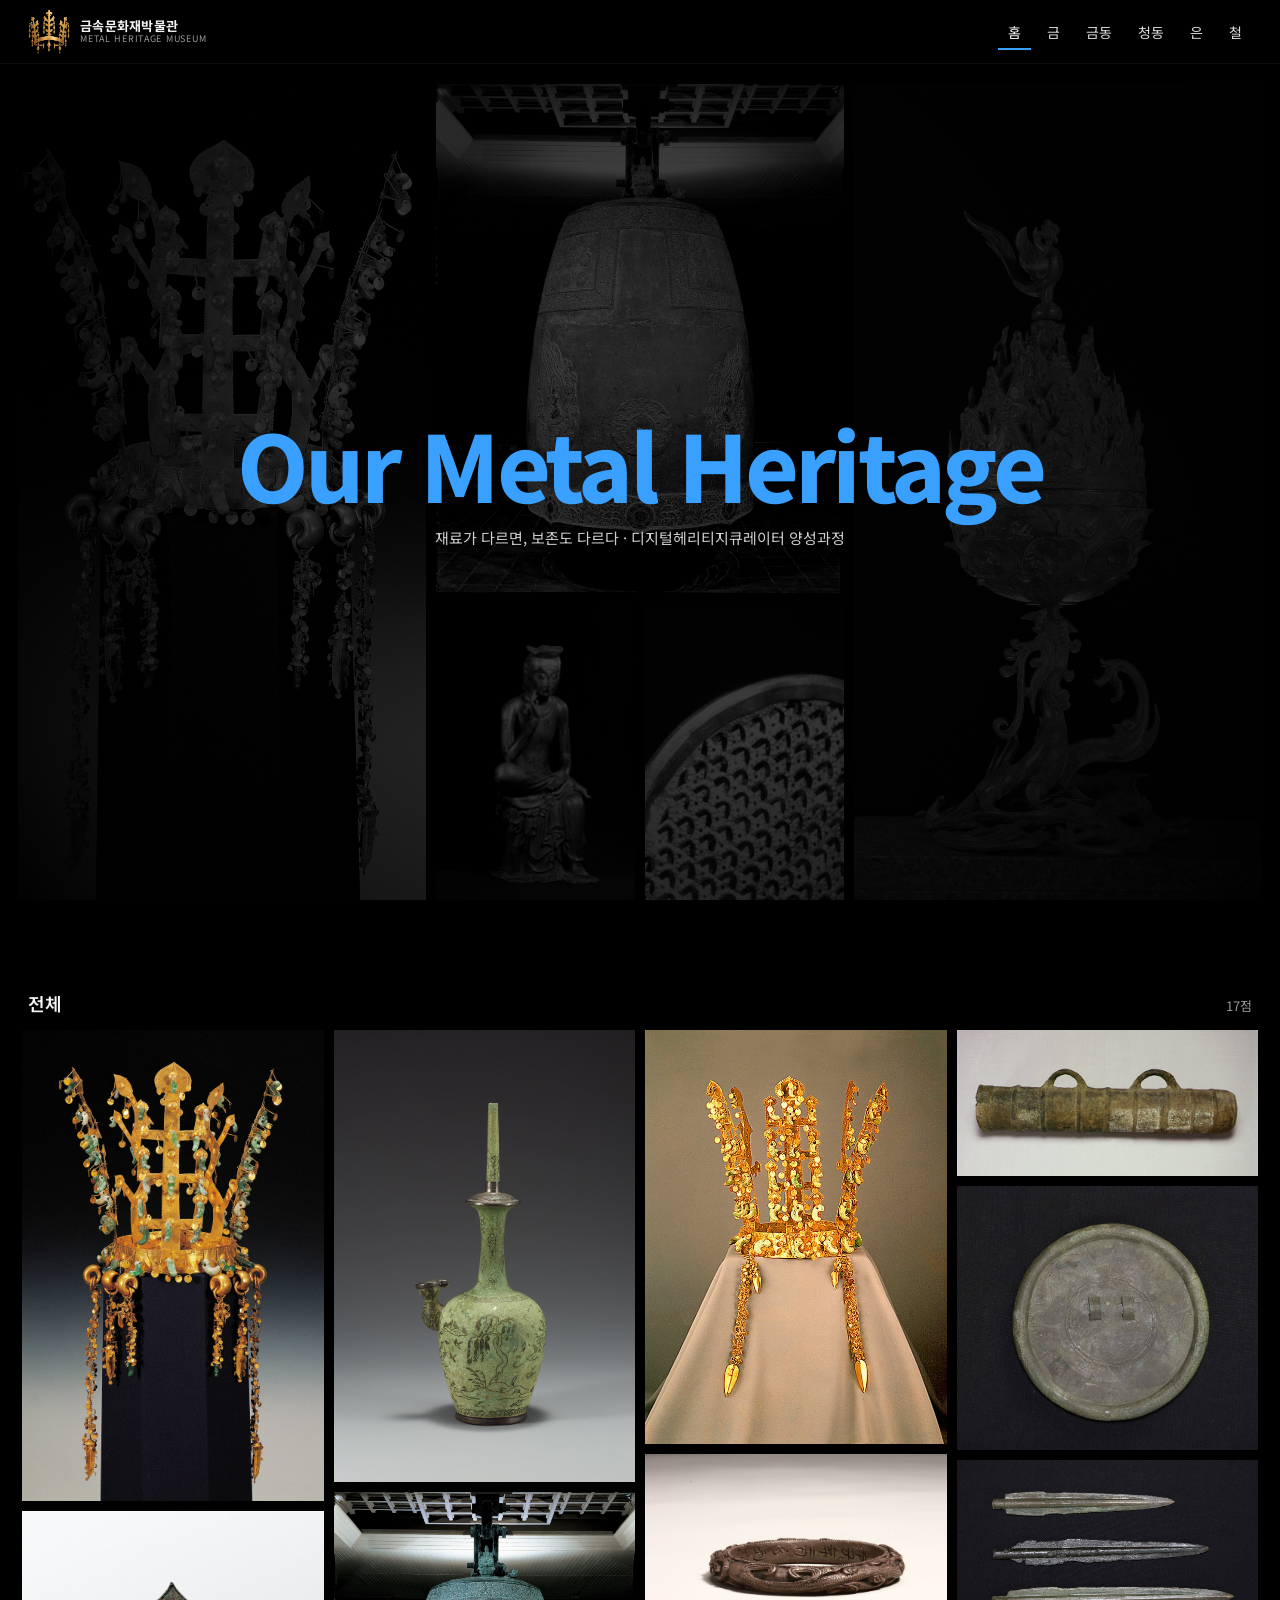
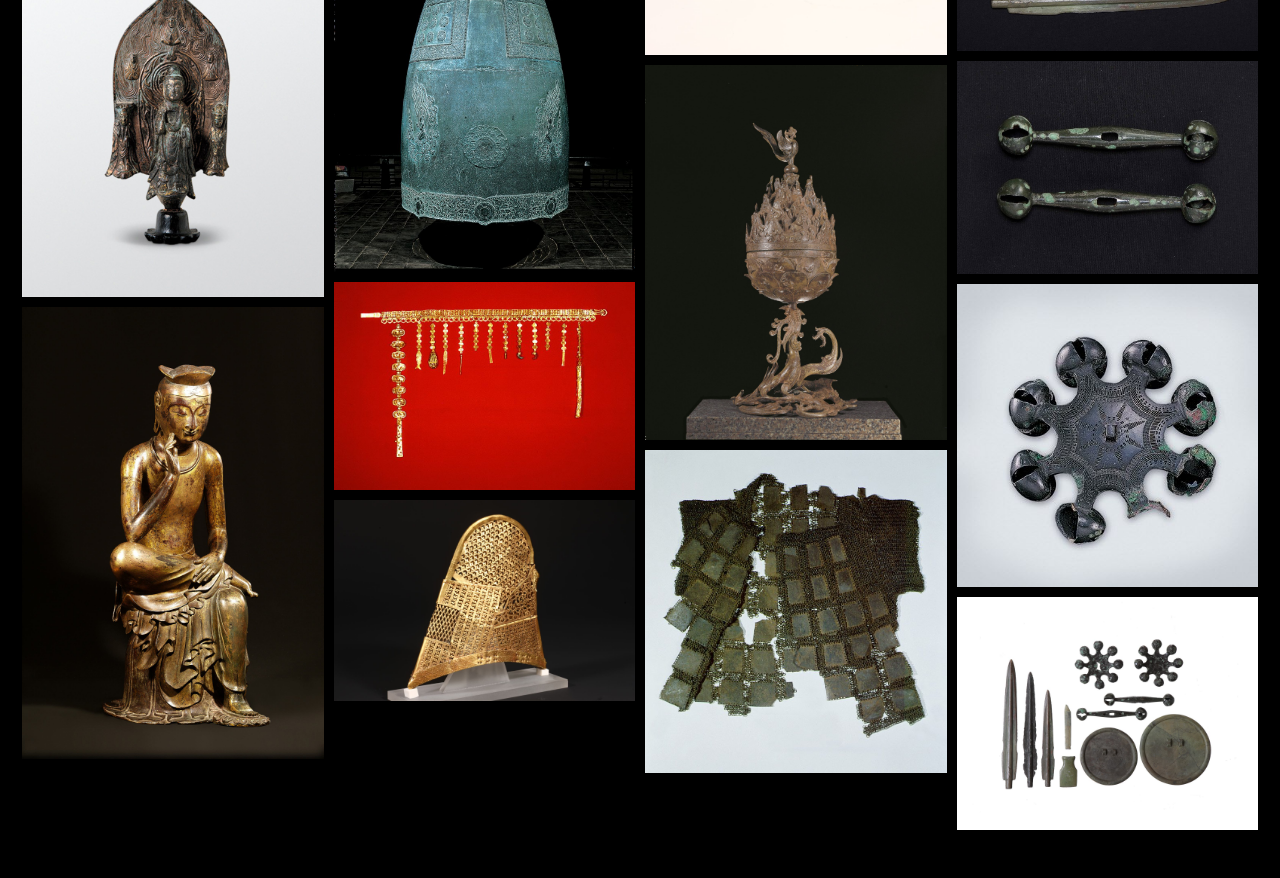
==== site/index.html @ 61a14b86 "Rename the site to 금속문화재박물관 and add a transparent crown logo." ====
<!doctype html>
<html lang="ko">
  <head>
    <meta charset="utf-8" />
    <meta name="viewport" content="width=device-width, initial-scale=1" />
    <title>금속문화재박물관</title>
    <link rel="preconnect" href="https://fonts.googleapis.com" />
    <link rel="preconnect" href="https://fonts.gstatic.com" crossorigin />
    <link href="https://fonts.googleapis.com/css2?family=Noto+Sans+KR:wght@400;500;700;800&display=swap" rel="stylesheet" />
    <link rel="stylesheet" href="./css/styles.css" />
  </head>
  <body>
    <header class="header">
      <a class="brand" href="./index.html">
        <img class="mark" src="./images/logo.png" alt="금속문화재박물관" />
        <span class="brand-text">
          <b>금속문화재박물관</b>
          <small>METAL HERITAGE MUSEUM</small>
        </span>
      </a>
      <nav class="nav">
        <button data-metal="" class="is-on">홈</button>
        <button data-metal="gold">금</button>
        <button data-metal="gilt">금동</button>
        <button data-metal="bronze">청동</button>
        <button data-metal="silver">은</button>
        <button data-metal="iron">철</button>
      </nav>
    </header>

    <section class="hero" id="home">
      <div class="collage" aria-hidden="true">
        <img src="./images/hwangnam-crown.jpg" alt="" />
        <img src="./images/seongdeok-bell.jpg" alt="" />
        <img src="./images/baekje-incense.jpg" alt="" />
        <img src="./images/bangasayusang.jpg" alt="" />
        <img src="./images/cheonma-gwanmo.jpg" alt="" />
        <img src="./images/jeongji-armor.jpg" alt="" />
        <img src="./images/hwasun-daegok.jpg" alt="" />
        <img src="./images/jeongbyeong.jpg" alt="" />
      </div>
      <div class="hero-shade"></div>
      <div class="hero-copy">
        <h1>Our Metal Heritage</h1>
        <p>재료가 다르면, 보존도 다르다 · 디지털헤리티지큐레이터 양성과정</p>
      </div>
    </section>

    <section class="stage" id="gallery">
      <div class="gallery-wrap">
        <div class="gallery-head">
          <h2 data-gallery-title>전체</h2>
          <span data-gallery-count></span>
        </div>
        <div class="masonry" data-masonry></div>
      </div>
    </section>

    <script src="./js/data.js"></script>
    <script src="./js/app.js"></script>
  </body>
</html>
---- site/css/styles.css ----
:root {
  --bg: #000;
  --panel: #070707;
  --line: #1c1c1c;
  --text: #f4f4f4;
  --muted: #9a9a9a;
  --blue: #3aa0ff;
  --nav-h: 64px;
  --preview: 400px;
}

* { box-sizing: border-box; }
html, body { margin: 0; background: var(--bg); color: var(--text); }
body {
  font-family: "Pretendard", "Noto Sans KR", "Apple SD Gothic Neo", sans-serif;
  min-height: 100vh;
}

a { color: inherit; text-decoration: none; }
button { font: inherit; color: inherit; background: none; border: 0; cursor: pointer; }
img { display: block; max-width: 100%; }

.header {
  position: fixed;
  inset: 0 0 auto;
  z-index: 40;
  height: var(--nav-h);
  display: flex;
  align-items: center;
  justify-content: space-between;
  gap: 1rem;
  padding: 0 28px;
  background: rgba(0, 0, 0, 0.88);
  border-bottom: 1px solid rgba(255, 255, 255, 0.06);
}
.brand {
  display: flex;
  align-items: center;
  gap: 10px;
  min-width: 220px;
}
.mark {
  width: auto;
  height: 46px;
  flex: none;
  object-fit: contain;
}
.brand-text {
  display: flex;
  flex-direction: column;
  line-height: 1.2;
}
.brand-text b {
  font-size: 13px;
  font-weight: 700;
  letter-spacing: 0.02em;
}
.brand-text small {
  color: var(--muted);
  font-size: 9px;
  letter-spacing: 0.08em;
}
.nav {
  display: flex;
  align-items: center;
  gap: 6px;
  flex-wrap: wrap;
  justify-content: flex-end;
}
.nav a, .nav button {
  padding: 8px 10px;
  font-size: 14px;
  color: #ddd;
}
.nav a:hover, .nav button:hover, .nav .is-on {
  color: #fff;
}
.nav .is-on { box-shadow: inset 0 -2px 0 var(--blue); }

.hero {
  position: relative;
  min-height: 100vh;
  overflow: hidden;
  display: grid;
  place-items: center;
  padding-top: var(--nav-h);
}
.hero.is-away { display: none; }
.collage {
  position: absolute;
  inset: 0;
  display: grid;
  grid-template-columns: repeat(6, 1fr);
  grid-template-rows: repeat(3, 1fr);
  gap: 10px;
  padding: 84px 18px 18px;
  opacity: 0.55;
}
.collage img {
  width: 100%;
  height: 100%;
  object-fit: cover;
  filter: grayscale(1) contrast(1.12) brightness(0.72);
}
.collage img:nth-child(1) { grid-column: 1 / 3; grid-row: 1 / 3; }
.collage img:nth-child(2) { grid-column: 3 / 5; }
.collage img:nth-child(3) { grid-column: 5 / 7; grid-row: 1 / 3; }
.collage img:nth-child(4) { grid-column: 3 / 4; grid-row: 2; }
.collage img:nth-child(5) { grid-column: 4 / 5; grid-row: 2 / 4; }
.collage img:nth-child(6) { grid-column: 1 / 2; grid-row: 3; }
.collage img:nth-child(7) { grid-column: 2 / 4; grid-row: 3; }
.collage img:nth-child(8) { grid-column: 5 / 7; grid-row: 3; }
.hero-shade {
  position: absolute;
  inset: 0;
  background:
    radial-gradient(circle at 50% 48%, rgba(0, 0, 0, 0.12), rgba(0, 0, 0, 0.62) 58%, #000 100%);
}
.hero-copy {
  position: relative;
  z-index: 2;
  text-align: center;
  padding: 0 20px;
}
.hero-copy h1 {
  margin: 0;
  font-size: clamp(42px, 8vw, 92px);
  font-weight: 800;
  letter-spacing: -0.04em;
  color: var(--blue);
  line-height: 1;
}
.hero-copy p {
  margin: 18px 0 0;
  color: #cfcfcf;
  font-size: 15px;
}

.stage {
  min-height: 100vh;
  padding-top: var(--nav-h);
}
.gallery-wrap {
  padding: 18px 22px 48px;
}
.gallery-head {
  display: flex;
  justify-content: space-between;
  align-items: baseline;
  gap: 12px;
  padding: 8px 6px 14px;
}
.gallery-head h2 {
  margin: 0;
  font-size: 18px;
  font-weight: 600;
}
.gallery-head span { color: var(--muted); font-size: 13px; }

.masonry {
  columns: 4;
  column-gap: 10px;
}
.tile {
  break-inside: avoid;
  margin: 0 0 10px;
  display: block;
  position: relative;
  background: #111;
}
.tile img {
  width: 100%;
  height: auto;
}
.tile:hover img, .tile.is-on img { opacity: 0.86; }
.tile figcaption {
  display: none;
}

.detail {
  width: min(1180px, 92vw);
  margin: 0 auto;
  padding: calc(var(--nav-h) + 36px) 0 72px;
  display: grid;
  grid-template-columns: minmax(280px, 0.9fr) 1.1fr;
  gap: 40px;
  align-items: start;
}
.detail img.hero-shot {
  width: 100%;
  background: #0b0b0b;
  object-fit: contain;
  max-height: 78vh;
  position: sticky;
  top: calc(var(--nav-h) + 16px);
}
.detail .metal {
  color: var(--blue);
  font-size: 12px;
  letter-spacing: 0.14em;
}
.back {
  display: inline-block;
  margin: 10px 0 4px;
  color: var(--muted);
  font-size: 13px;
}
.back:hover { color: var(--blue); }
.detail h1 {
  margin: 6px 0 12px;
  font-size: clamp(28px, 4vw, 42px);
  font-weight: 700;
  line-height: 1.3;
}
.detail .sentence {
  color: #ddd;
  font-size: 16px;
  line-height: 1.75;
  margin: 0 0 18px;
}
.facts {
  display: grid;
  gap: 8px;
  margin-bottom: 16px;
}
.facts div {
  display: grid;
  grid-template-columns: 72px 1fr;
  gap: 8px;
  font-size: 13px;
  border-bottom: 1px solid var(--line);
  padding-bottom: 8px;
}
.facts dt { color: var(--muted); }
.block { margin: 16px 0; }
.block h4 {
  margin: 0 0 8px;
  font-size: 12px;
  color: var(--blue);
  letter-spacing: 0.12em;
  font-weight: 600;
}
.block ul, .block p {
  margin: 0;
  padding: 0 0 0 16px;
  color: #c8c8c8;
  font-size: 13px;
  line-height: 1.7;
}
.block p { padding: 0; }
.note {
  margin-top: 18px;
  color: #8d8d8d;
  font-size: 12px;
  line-height: 1.65;
}

@media (max-width: 1100px) {
  .masonry { columns: 3; }
}
@media (max-width: 820px) {
  .header { padding: 0 12px; }
  .brand-text small { display: none; }
  .masonry { columns: 2; }
  .collage { grid-template-columns: repeat(3, 1fr); }
  .detail {
    grid-template-columns: 1fr;
    gap: 20px;
  }
  .detail img.hero-shot {
    position: relative;
    top: 0;
    max-height: 52vh;
  }
}
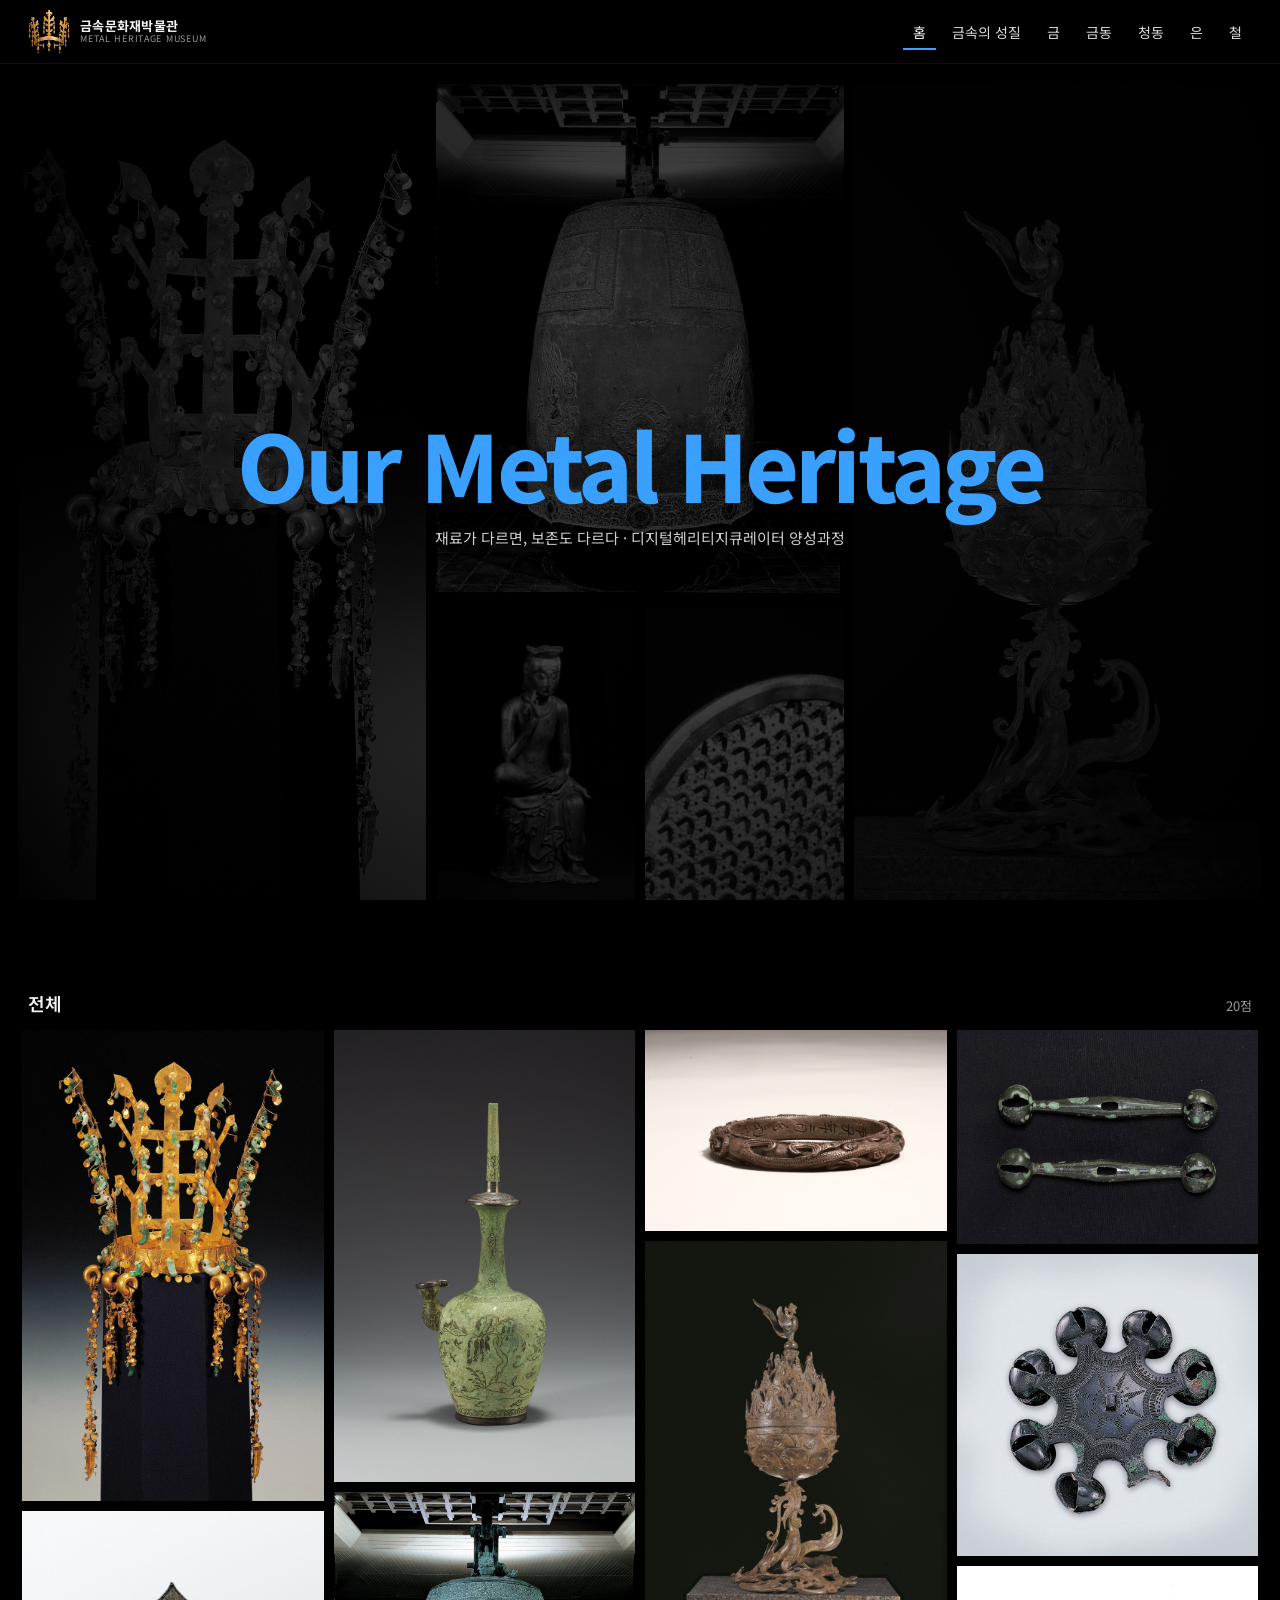
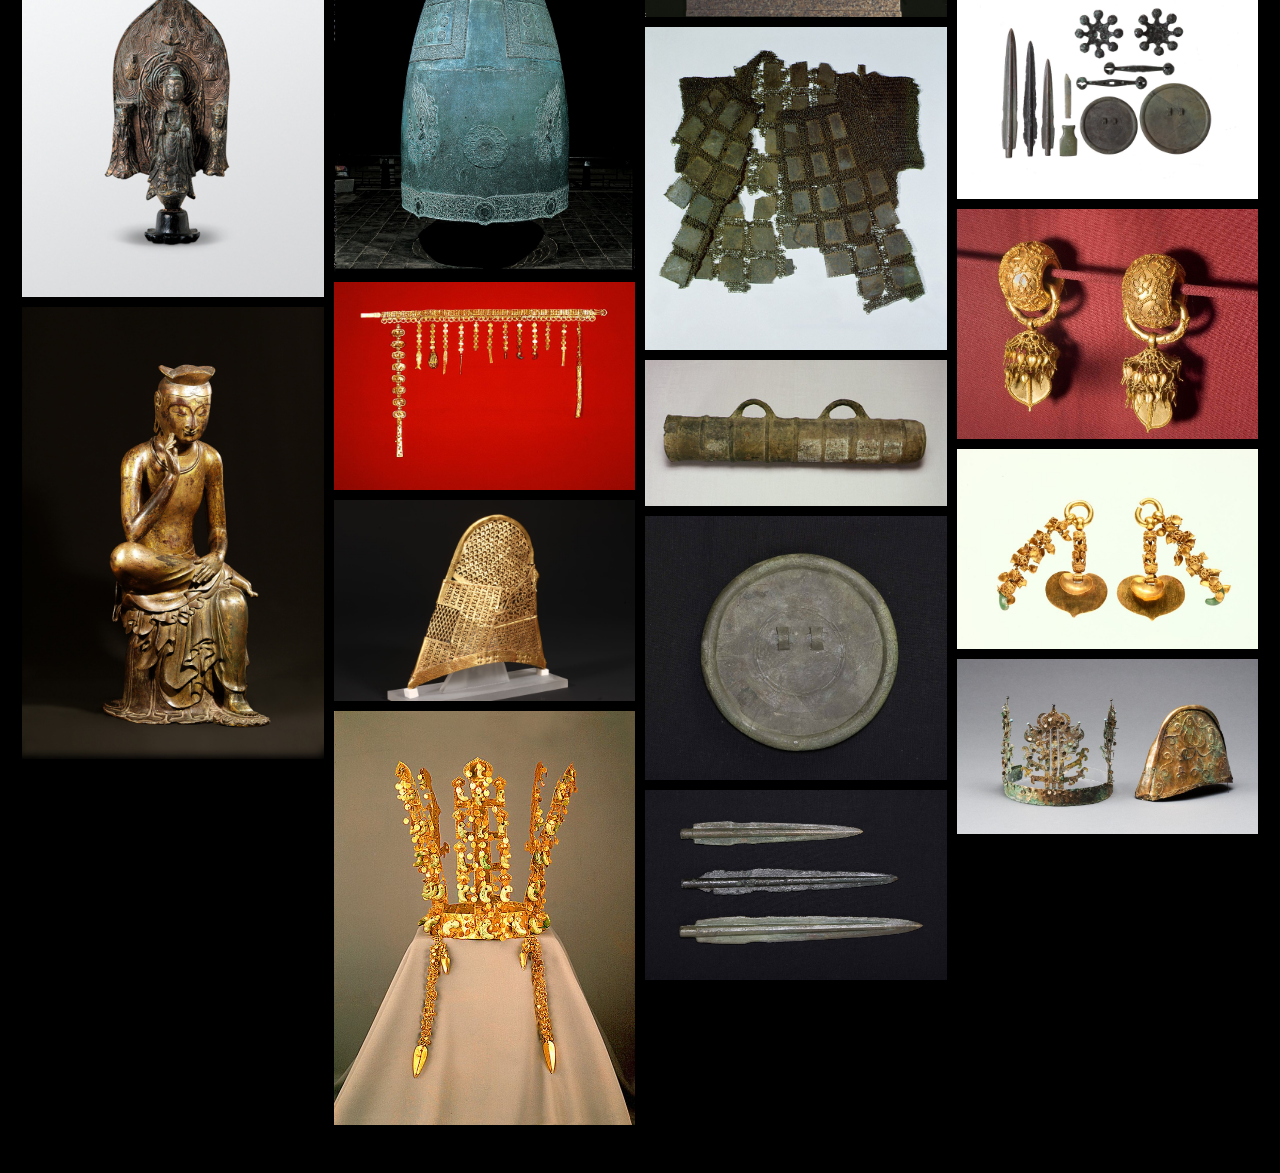
==== commit c2161325: "Add a metal properties page between Home and Gold. EOF" ====
--- a/site/index.html
+++ b/site/index.html
@@ -20,6 +20,7 @@
       </a>
       <nav class="nav">
         <button data-metal="" class="is-on">홈</button>
+        <a href="./properties.html">금속의 성질</a>
         <button data-metal="gold">금</button>
         <button data-metal="gilt">금동</button>
         <button data-metal="bronze">청동</button>
--- a/site/css/styles.css
+++ b/site/css/styles.css
@@ -255,8 +255,91 @@
   line-height: 1.65;
 }
 
+.props {
+  width: min(1100px, 92vw);
+  margin: 0 auto;
+  padding: calc(var(--nav-h) + 40px) 0 80px;
+}
+.props-hero h1 {
+  margin: 8px 0 14px;
+  font-size: clamp(32px, 6vw, 56px);
+  font-weight: 800;
+  letter-spacing: -0.04em;
+}
+.kicker {
+  color: var(--blue);
+  letter-spacing: 0.22em;
+  font-size: 12px;
+}
+.lede, .section-lead {
+  color: var(--muted);
+  line-height: 1.75;
+  max-width: 42rem;
+}
+.props h2 {
+  margin: 48px 0 10px;
+  font-size: 22px;
+  font-weight: 700;
+}
+.metal-five {
+  display: grid;
+  grid-template-columns: repeat(5, 1fr);
+  gap: 10px;
+  margin-top: 18px;
+}
+.metal-card {
+  border: 1px solid var(--line);
+  background: #0c0c0c;
+  padding: 16px 14px 18px;
+  min-height: 100%;
+}
+.metal-card span {
+  display: block;
+  color: var(--blue);
+  letter-spacing: 0.16em;
+  font-size: 12px;
+}
+.metal-card h3 {
+  margin: 8px 0 10px;
+  font-size: 20px;
+}
+.metal-card p {
+  margin: 0;
+  color: #c8c8c8;
+  font-size: 13px;
+  line-height: 1.7;
+}
+.metal-card.gold { border-top: 2px solid #c6a35b; }
+.metal-card.silver { border-top: 2px solid #cfd3d8; }
+.metal-card.copper { border-top: 2px solid #b87333; }
+.metal-card.tin { border-top: 2px solid #9aa7b2; }
+.metal-card.iron { border-top: 2px solid #8a8f96; }
+.mech-grid {
+  display: grid;
+  grid-template-columns: 1fr 1fr;
+  gap: 10px;
+  margin-top: 18px;
+}
+.mech-grid article {
+  border: 1px solid var(--line);
+  background: #0c0c0c;
+  padding: 16px 16px 18px;
+}
+.mech-grid h3 {
+  margin: 0 0 8px;
+  color: var(--blue);
+  font-size: 16px;
+}
+.mech-grid p {
+  margin: 0;
+  color: #c8c8c8;
+  font-size: 14px;
+  line-height: 1.7;
+}
+
 @media (max-width: 1100px) {
   .masonry { columns: 3; }
+  .metal-five { grid-template-columns: 1fr 1fr; }
 }
 @media (max-width: 820px) {
   .header { padding: 0 12px; }
@@ -272,4 +355,5 @@
     top: 0;
     max-height: 52vh;
   }
-}
+  .metal-five, .mech-grid { grid-template-columns: 1fr; }
+}
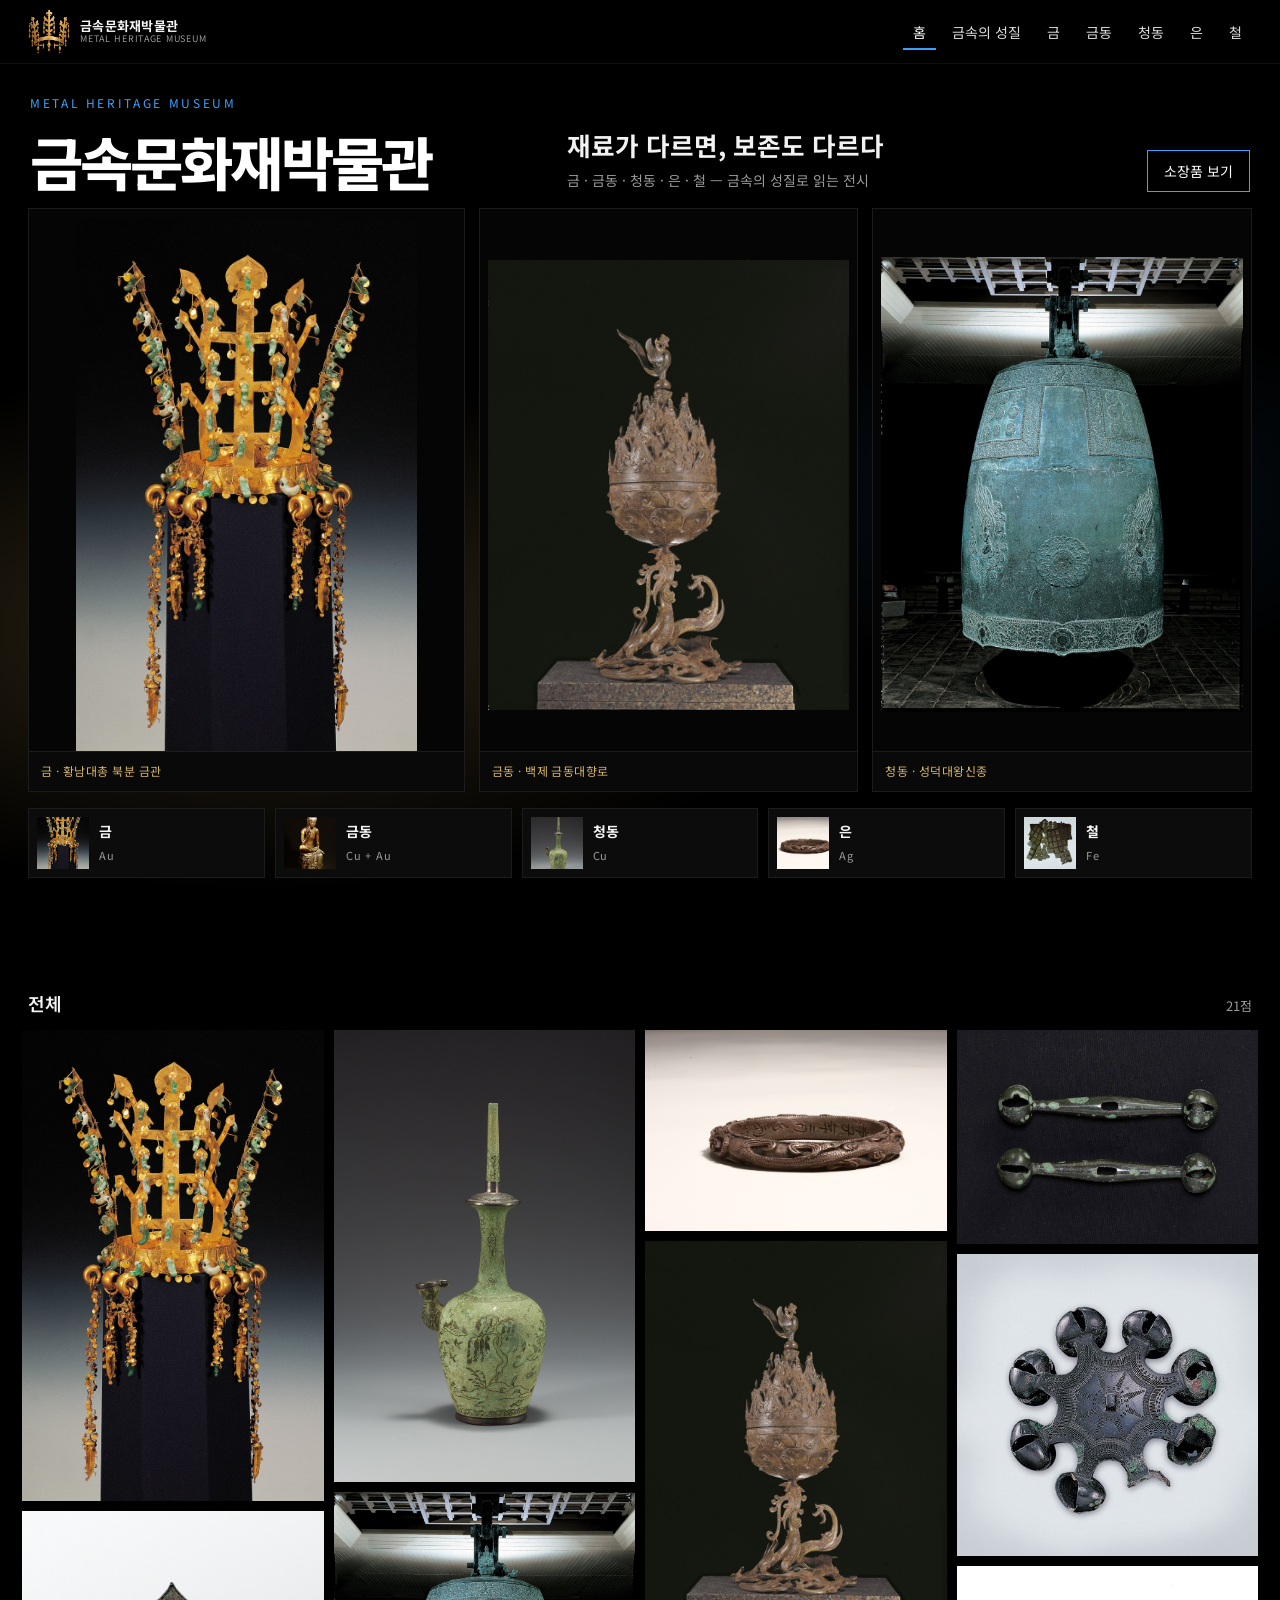
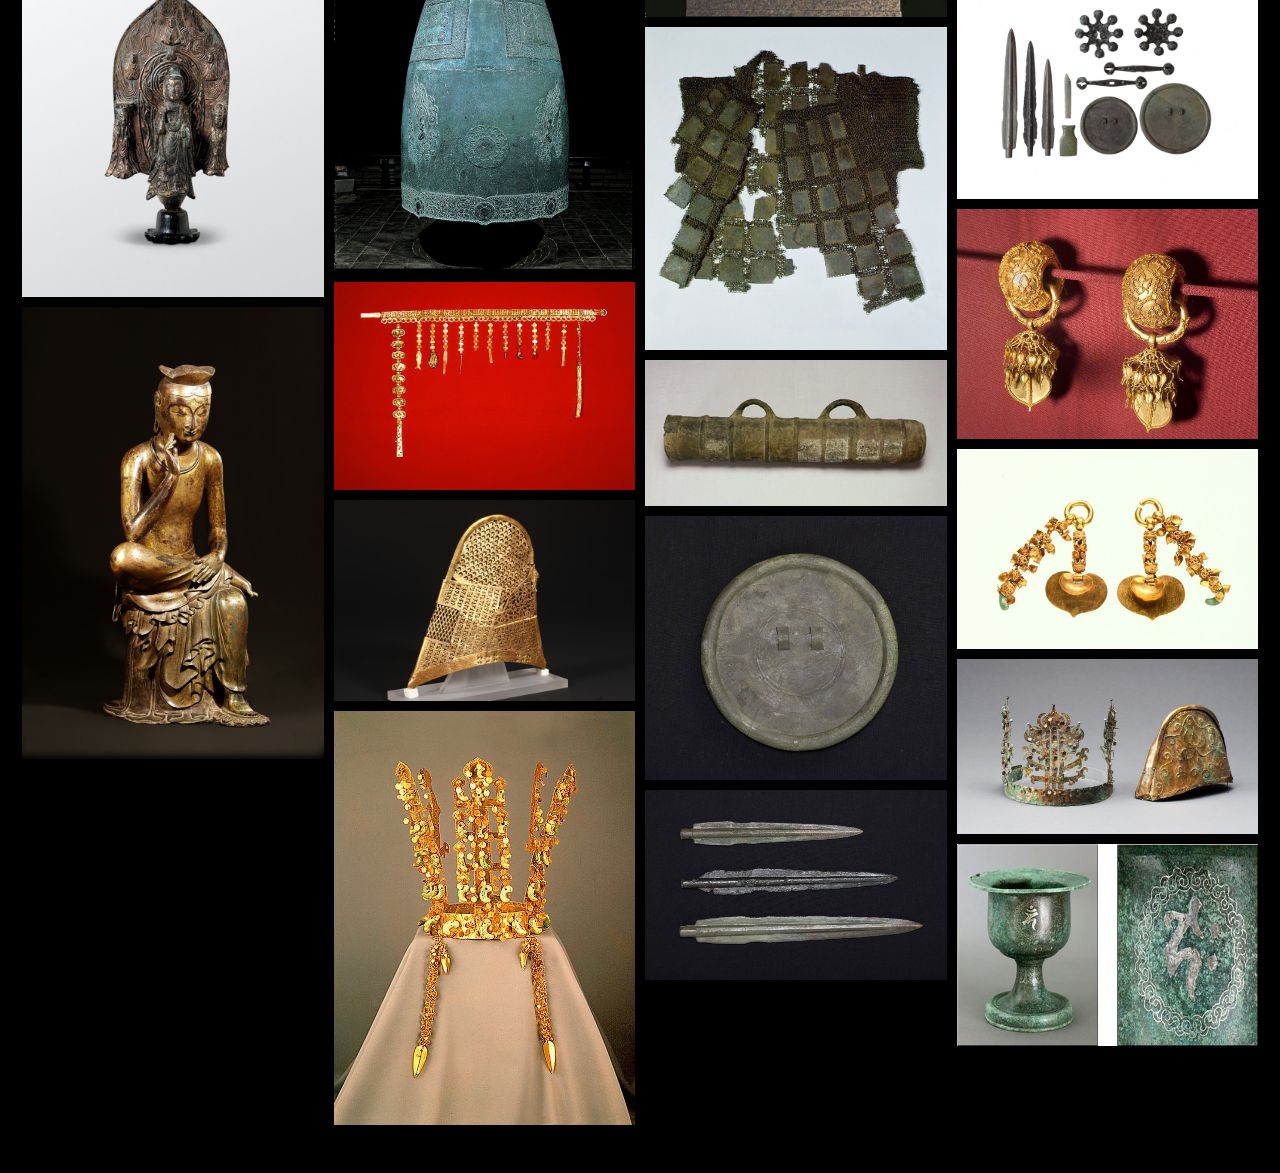
==== commit fbd87f14: "Replace the grayscale home collage with a color exhibition hall." ====
--- a/site/index.html
+++ b/site/index.html
@@ -30,20 +30,54 @@
     </header>
 
     <section class="hero" id="home">
-      <div class="collage" aria-hidden="true">
-        <img src="./images/hwangnam-crown.jpg" alt="" />
-        <img src="./images/seongdeok-bell.jpg" alt="" />
-        <img src="./images/baekje-incense.jpg" alt="" />
-        <img src="./images/bangasayusang.jpg" alt="" />
-        <img src="./images/cheonma-gwanmo.jpg" alt="" />
-        <img src="./images/jeongji-armor.jpg" alt="" />
-        <img src="./images/hwasun-daegok.jpg" alt="" />
-        <img src="./images/jeongbyeong.jpg" alt="" />
-      </div>
-      <div class="hero-shade"></div>
-      <div class="hero-copy">
-        <h1>Our Metal Heritage</h1>
-        <p>재료가 다르면, 보존도 다르다 · 디지털헤리티지큐레이터 양성과정</p>
+      <div class="hero-inner">
+        <div class="hero-copy">
+          <p class="kicker">METAL HERITAGE MUSEUM</p>
+          <div class="hero-copy-row">
+            <h1>금속문화재박물관</h1>
+            <div>
+              <p class="lede">재료가 다르면, 보존도 다르다</p>
+              <p class="sub">금 · 금동 · 청동 · 은 · 철 — 금속의 성질로 읽는 전시</p>
+            </div>
+            <a class="hero-cta" href="#gallery">소장품 보기</a>
+          </div>
+        </div>
+        <div class="hero-stage">
+          <a class="hero-frame" href="./artifact.html?id=hwangnam-crown">
+            <img src="./images/hwangnam-crown.jpg" alt="황남대총 북분 금관" />
+            <span>금 · 황남대총 북분 금관</span>
+          </a>
+          <a class="hero-frame" href="./artifact.html?id=baekje-incense">
+            <img src="./images/baekje-incense.jpg" alt="백제 금동대향로" />
+            <span>금동 · 백제 금동대향로</span>
+          </a>
+          <a class="hero-frame" href="./artifact.html?id=seongdeok-bell">
+            <img src="./images/seongdeok-bell.jpg" alt="성덕대왕신종" />
+            <span>청동 · 성덕대왕신종</span>
+          </a>
+        </div>
+        <div class="hero-metals">
+          <button type="button" data-metal="gold">
+            <img src="./images/hwangnam-crown.jpg" alt="" />
+            <span><b>금</b><small>Au</small></span>
+          </button>
+          <button type="button" data-metal="gilt">
+            <img src="./images/bangasayusang.jpg" alt="" />
+            <span><b>금동</b><small>Cu + Au</small></span>
+          </button>
+          <button type="button" data-metal="bronze">
+            <img src="./images/jeongbyeong.jpg" alt="" />
+            <span><b>청동</b><small>Cu</small></span>
+          </button>
+          <button type="button" data-metal="silver">
+            <img src="./images/muryeong-bracelet.jpg" alt="" />
+            <span><b>은</b><small>Ag</small></span>
+          </button>
+          <button type="button" data-metal="iron">
+            <img src="./images/jeongji-armor.jpg" alt="" />
+            <span><b>철</b><small>Fe</small></span>
+          </button>
+        </div>
       </div>
     </section>
 
--- a/site/css/styles.css
+++ b/site/css/styles.css
@@ -78,67 +78,136 @@
 .nav .is-on { box-shadow: inset 0 -2px 0 var(--blue); }
 
 .hero {
-  position: relative;
+  height: 100vh;
   min-height: 100vh;
+  display: flex;
+  padding: calc(var(--nav-h) + 18px) 28px 22px;
+  background:
+    radial-gradient(ellipse 80% 50% at 20% 70%, rgba(198, 163, 91, 0.22), transparent 58%),
+    radial-gradient(ellipse 55% 40% at 82% 55%, rgba(58, 160, 255, 0.1), transparent 52%),
+    #000;
+}
+.hero.is-away { display: none; }
+.hero-inner {
+  width: min(1240px, 100%);
+  margin: 0 auto;
+  flex: 1;
+  display: flex;
+  flex-direction: column;
+  min-height: 0;
+  gap: 16px;
+}
+.hero-copy { padding: 0 2px; }
+.hero-copy-row {
+  display: grid;
+  grid-template-columns: minmax(0, 1.2fr) minmax(0, 1.3fr) auto;
+  gap: 20px 28px;
+  align-items: end;
+}
+.hero-copy h1 {
+  margin: 8px 0 0;
+  font-size: clamp(32px, 4.6vw, 58px);
+  font-weight: 800;
+  letter-spacing: -0.05em;
+  color: #fff;
+  line-height: 1.05;
+}
+.hero-copy .lede {
+  margin: 0;
+  color: #f2f2f2;
+  font-size: clamp(18px, 2vw, 26px);
+  font-weight: 700;
+  line-height: 1.35;
+  max-width: none;
+}
+.hero-copy .sub {
+  margin: 8px 0 0;
+  color: var(--muted);
+  font-size: 14px;
+  line-height: 1.55;
+}
+.hero-cta {
+  padding: 10px 16px;
+  border: 1px solid var(--blue);
+  color: #fff;
+  font-size: 14px;
+  white-space: nowrap;
+}
+.hero-cta:hover { background: rgba(58, 160, 255, 0.12); }
+.hero-stage {
+  flex: 1;
+  display: grid;
+  grid-template-columns: 1.15fr 1fr 1fr;
+  gap: 14px;
+  min-height: 0;
+}
+.hero-frame {
+  display: flex;
+  flex-direction: column;
+  min-height: 0;
   overflow: hidden;
-  display: grid;
-  place-items: center;
-  padding-top: var(--nav-h);
-}
-.hero.is-away { display: none; }
-.collage {
-  position: absolute;
-  inset: 0;
-  display: grid;
-  grid-template-columns: repeat(6, 1fr);
-  grid-template-rows: repeat(3, 1fr);
+  background: #090909;
+  border: 1px solid var(--line);
+}
+.hero-frame img {
+  flex: 1 1 0;
+  width: 100%;
+  height: 0;
+  min-height: 0;
+  object-fit: contain;
+  background: #050505;
+  padding: 10px 8px 0;
+}
+.hero-frame span {
+  flex: none;
+  padding: 10px 12px 12px;
+  border-top: 1px solid var(--line);
+  color: #d7b56a;
+  font-size: 12px;
+  letter-spacing: 0.04em;
+}
+.hero-metals {
+  display: grid;
+  grid-template-columns: repeat(5, 1fr);
   gap: 10px;
-  padding: 84px 18px 18px;
-  opacity: 0.55;
-}
-.collage img {
+}
+.hero-metals button {
+  display: grid;
+  grid-template-columns: 52px 1fr;
+  align-items: center;
+  gap: 10px;
   width: 100%;
-  height: 100%;
+  padding: 8px;
+  background: #0c0c0c;
+  border: 1px solid var(--line);
+  text-align: left;
+}
+.hero-metals button:hover,
+.hero-metals button.is-on {
+  border-color: #3a3a3a;
+  color: #fff;
+}
+.hero-metals img {
+  width: 52px;
+  height: 52px;
   object-fit: cover;
-  filter: grayscale(1) contrast(1.12) brightness(0.72);
-}
-.collage img:nth-child(1) { grid-column: 1 / 3; grid-row: 1 / 3; }
-.collage img:nth-child(2) { grid-column: 3 / 5; }
-.collage img:nth-child(3) { grid-column: 5 / 7; grid-row: 1 / 3; }
-.collage img:nth-child(4) { grid-column: 3 / 4; grid-row: 2; }
-.collage img:nth-child(5) { grid-column: 4 / 5; grid-row: 2 / 4; }
-.collage img:nth-child(6) { grid-column: 1 / 2; grid-row: 3; }
-.collage img:nth-child(7) { grid-column: 2 / 4; grid-row: 3; }
-.collage img:nth-child(8) { grid-column: 5 / 7; grid-row: 3; }
-.hero-shade {
-  position: absolute;
-  inset: 0;
-  background:
-    radial-gradient(circle at 50% 48%, rgba(0, 0, 0, 0.12), rgba(0, 0, 0, 0.62) 58%, #000 100%);
-}
-.hero-copy {
-  position: relative;
-  z-index: 2;
-  text-align: center;
-  padding: 0 20px;
-}
-.hero-copy h1 {
-  margin: 0;
-  font-size: clamp(42px, 8vw, 92px);
-  font-weight: 800;
-  letter-spacing: -0.04em;
-  color: var(--blue);
-  line-height: 1;
-}
-.hero-copy p {
-  margin: 18px 0 0;
-  color: #cfcfcf;
-  font-size: 15px;
+  background: #050505;
+}
+.hero-metals b {
+  display: block;
+  font-size: 14px;
+  font-weight: 700;
+}
+.hero-metals small {
+  color: var(--muted);
+  font-size: 11px;
+  letter-spacing: 0.08em;
 }
 
 .stage {
   min-height: 100vh;
   padding-top: var(--nav-h);
+  scroll-margin-top: 0;
 }
 .gallery-wrap {
   padding: 18px 22px 48px;
@@ -340,12 +409,23 @@
 @media (max-width: 1100px) {
   .masonry { columns: 3; }
   .metal-five { grid-template-columns: 1fr 1fr; }
+  .hero-copy-row { grid-template-columns: 1fr; gap: 10px; }
+  .hero-cta { justify-self: start; }
 }
 @media (max-width: 820px) {
   .header { padding: 0 12px; }
   .brand-text small { display: none; }
   .masonry { columns: 2; }
-  .collage { grid-template-columns: repeat(3, 1fr); }
+  .hero {
+    height: auto;
+    min-height: auto;
+    padding: calc(var(--nav-h) + 16px) 12px 16px;
+  }
+  .hero-stage { grid-template-columns: 1fr 1fr; }
+  .hero-frame:first-child { grid-column: 1 / -1; }
+  .hero-frame img { height: auto; min-height: 28vh; flex: none; }
+  .hero-frame:first-child img { min-height: 42vh; }
+  .hero-metals { grid-template-columns: 1fr 1fr; }
   .detail {
     grid-template-columns: 1fr;
     gap: 20px;
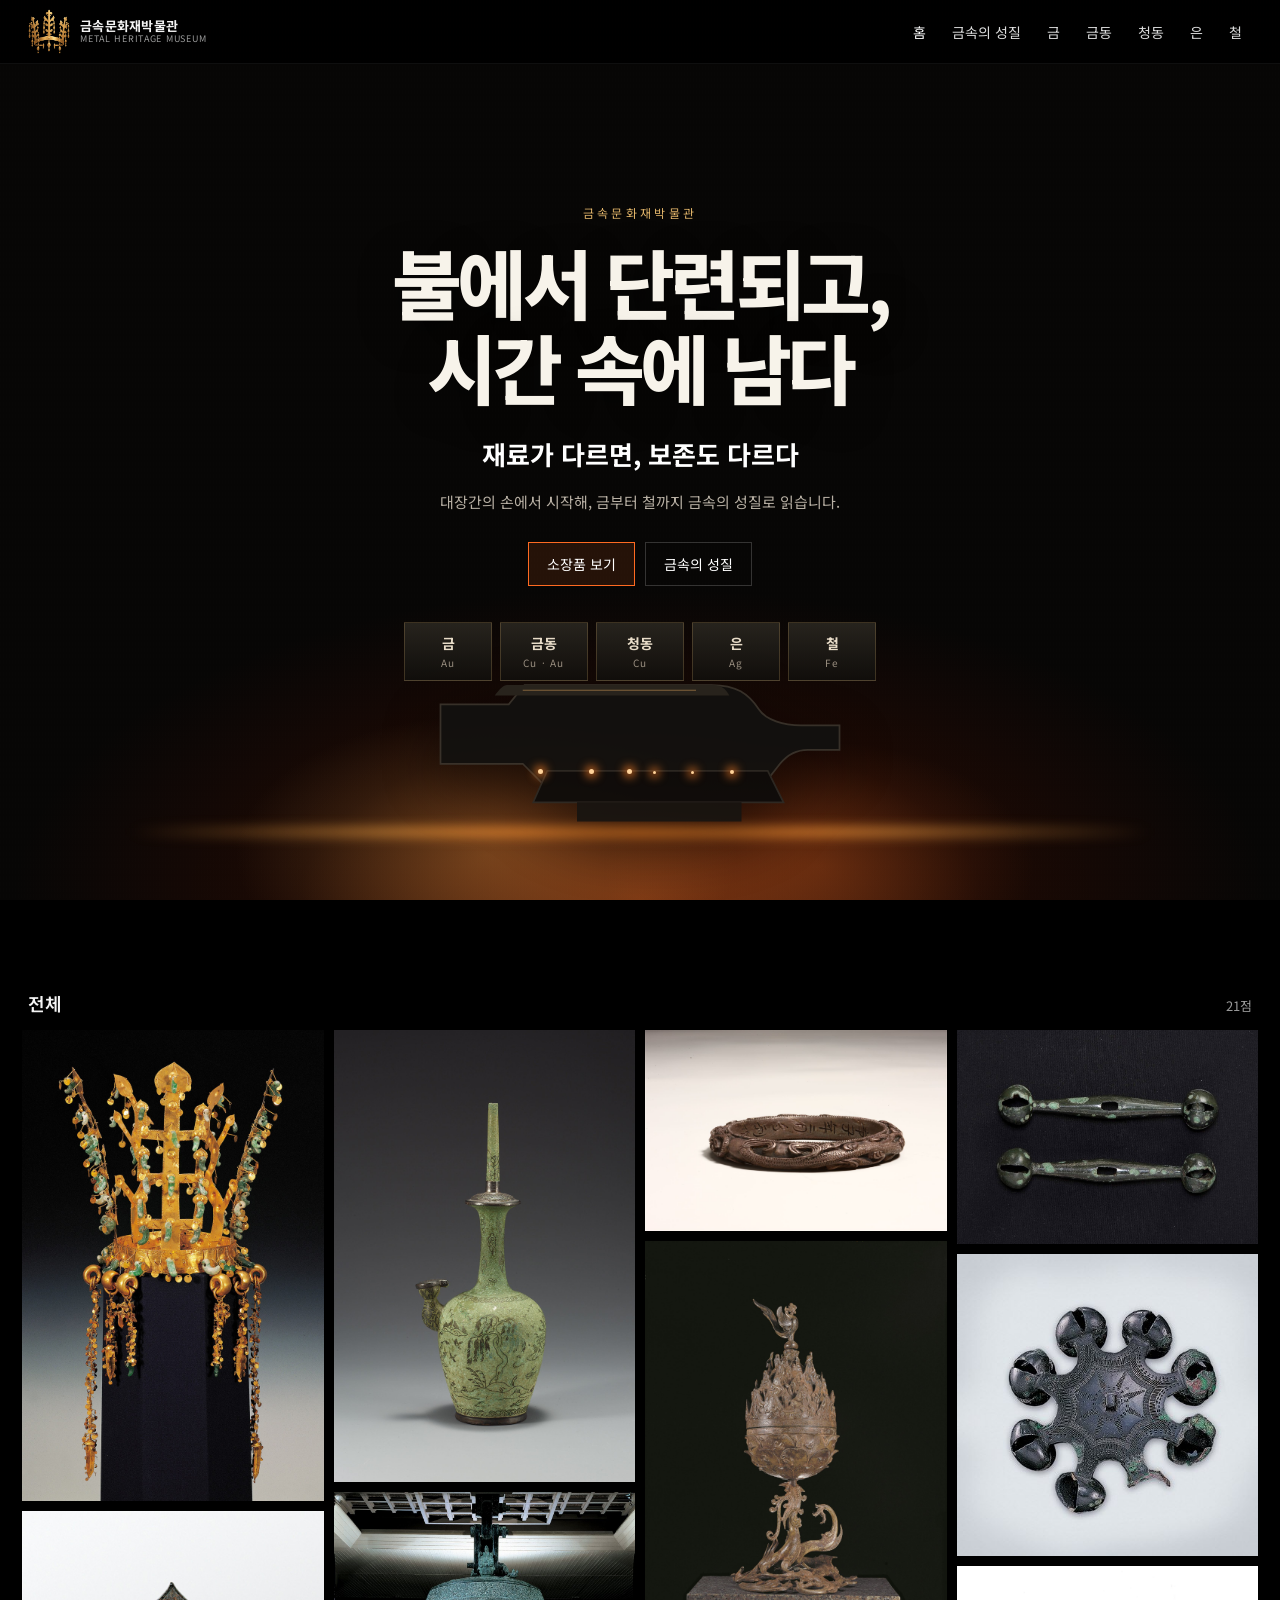
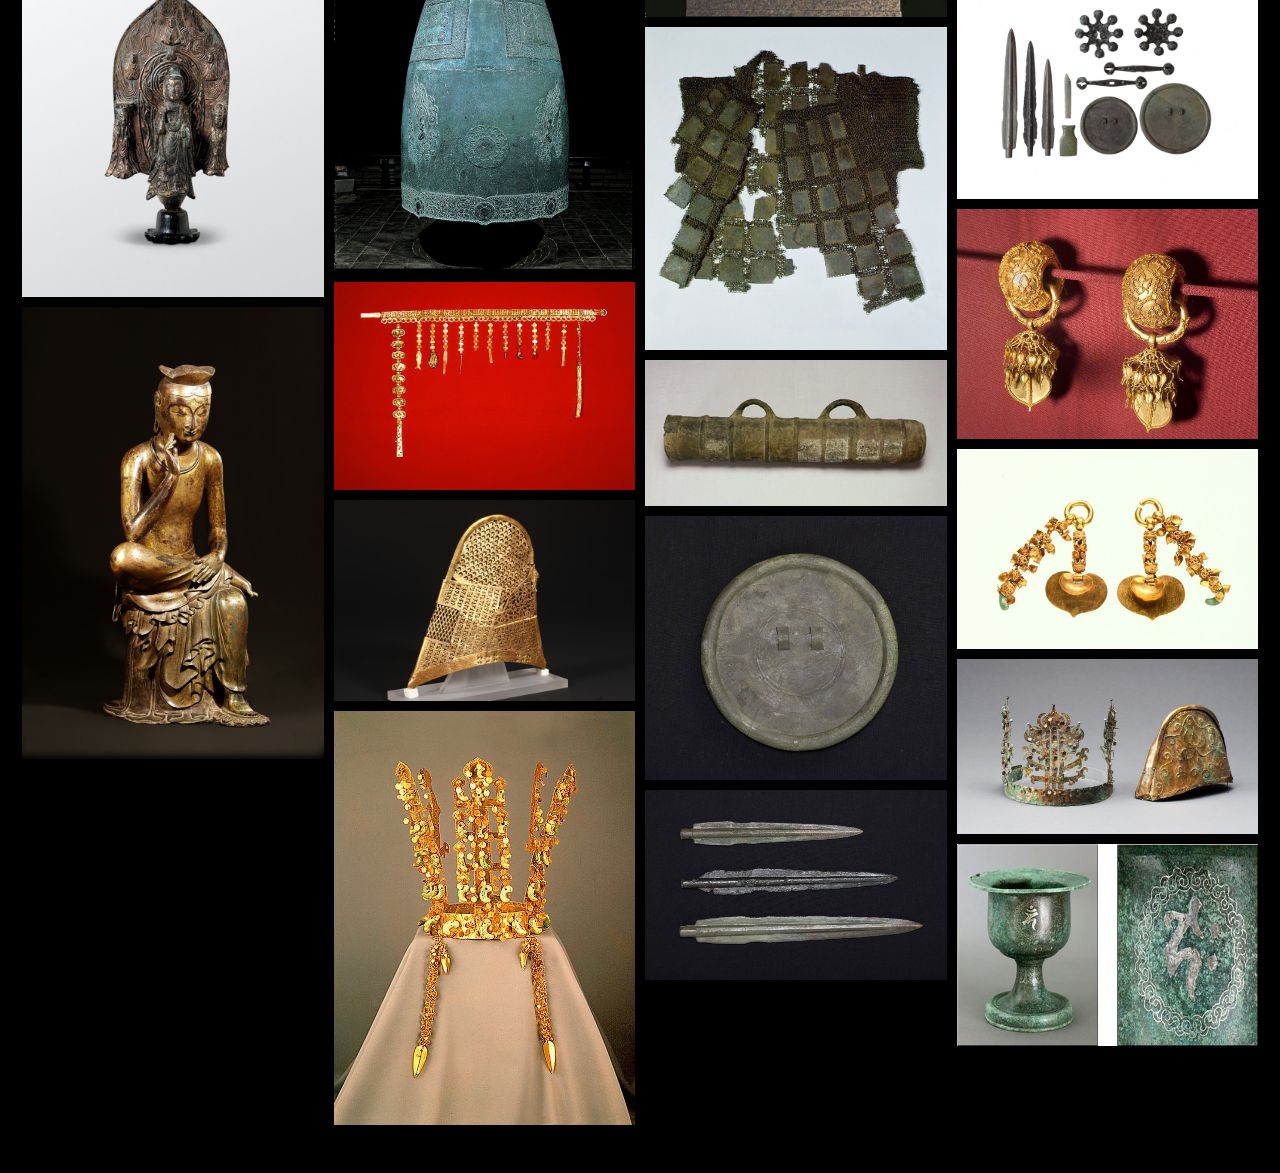
==== commit 8c1384e1: "Replace the busy hero photos with forge atmosphere and homepage copy." ====
--- a/site/index.html
+++ b/site/index.html
@@ -30,53 +30,39 @@
     </header>
 
     <section class="hero" id="home">
+      <div class="hero-forge" aria-hidden="true">
+        <div class="hero-grain"></div>
+        <div class="hero-ember"></div>
+        <div class="hero-hearth"></div>
+        <svg class="hero-anvil" viewBox="0 0 640 280" fill="none">
+          <path d="M92 118h78l18-22h214c28 0 42 10 54 28 8 12 28 18 48 18h44v28h-36c-14 0-24 6-32 16l-22 28H214l-28-28H92v-68Z" fill="#12110f" stroke="#3a342c" stroke-width="2"/>
+          <path d="M214 194h252l18 36H198l16-36Z" fill="#0c0b0a" stroke="#2c2924" stroke-width="2"/>
+          <path d="M248 230h188v22H248z" fill="#151310"/>
+          <path d="M168 96h236c8 0 14 4 18 12H154c6-8 10-12 14-12Z" fill="#2a261f"/>
+          <path d="M186 102h198" stroke="#d9a15a" stroke-width="1.2" opacity="0.55"/>
+        </svg>
+        <span class="spark s1"></span>
+        <span class="spark s2"></span>
+        <span class="spark s3"></span>
+        <span class="spark s4"></span>
+        <span class="spark s5"></span>
+        <span class="spark s6"></span>
+      </div>
       <div class="hero-inner">
-        <div class="hero-copy">
-          <p class="kicker">METAL HERITAGE MUSEUM</p>
-          <div class="hero-copy-row">
-            <h1>금속문화재박물관</h1>
-            <div>
-              <p class="lede">재료가 다르면, 보존도 다르다</p>
-              <p class="sub">금 · 금동 · 청동 · 은 · 철 — 금속의 성질로 읽는 전시</p>
-            </div>
-            <a class="hero-cta" href="#gallery">소장품 보기</a>
-          </div>
-        </div>
-        <div class="hero-stage">
-          <a class="hero-frame" href="./artifact.html?id=hwangnam-crown">
-            <img src="./images/hwangnam-crown.jpg" alt="황남대총 북분 금관" />
-            <span>금 · 황남대총 북분 금관</span>
-          </a>
-          <a class="hero-frame" href="./artifact.html?id=baekje-incense">
-            <img src="./images/baekje-incense.jpg" alt="백제 금동대향로" />
-            <span>금동 · 백제 금동대향로</span>
-          </a>
-          <a class="hero-frame" href="./artifact.html?id=seongdeok-bell">
-            <img src="./images/seongdeok-bell.jpg" alt="성덕대왕신종" />
-            <span>청동 · 성덕대왕신종</span>
-          </a>
+        <p class="kicker">금속문화재박물관</p>
+        <h1>불에서 단련되고,<br />시간 속에 남다</h1>
+        <p class="lede">재료가 다르면, 보존도 다르다</p>
+        <p class="sub">대장간의 손에서 시작해, 금부터 철까지 금속의 성질로 읽습니다.</p>
+        <div class="hero-actions">
+          <a class="hero-cta" href="#gallery">소장품 보기</a>
+          <a class="hero-cta is-ghost" href="./properties.html">금속의 성질</a>
         </div>
         <div class="hero-metals">
-          <button type="button" data-metal="gold">
-            <img src="./images/hwangnam-crown.jpg" alt="" />
-            <span><b>금</b><small>Au</small></span>
-          </button>
-          <button type="button" data-metal="gilt">
-            <img src="./images/bangasayusang.jpg" alt="" />
-            <span><b>금동</b><small>Cu + Au</small></span>
-          </button>
-          <button type="button" data-metal="bronze">
-            <img src="./images/jeongbyeong.jpg" alt="" />
-            <span><b>청동</b><small>Cu</small></span>
-          </button>
-          <button type="button" data-metal="silver">
-            <img src="./images/muryeong-bracelet.jpg" alt="" />
-            <span><b>은</b><small>Ag</small></span>
-          </button>
-          <button type="button" data-metal="iron">
-            <img src="./images/jeongji-armor.jpg" alt="" />
-            <span><b>철</b><small>Fe</small></span>
-          </button>
+          <button type="button" data-metal="gold"><b>금</b><small>Au</small></button>
+          <button type="button" data-metal="gilt"><b>금동</b><small>Cu · Au</small></button>
+          <button type="button" data-metal="bronze"><b>청동</b><small>Cu</small></button>
+          <button type="button" data-metal="silver"><b>은</b><small>Ag</small></button>
+          <button type="button" data-metal="iron"><b>철</b><small>Fe</small></button>
         </div>
       </div>
     </section>
--- a/site/css/styles.css
+++ b/site/css/styles.css
@@ -4,7 +4,7 @@
   --line: #1c1c1c;
   --text: #f4f4f4;
   --muted: #9a9a9a;
-  --blue: #3aa0ff;
+  --ember: #ff6a21;
   --nav-h: 64px;
   --preview: 400px;
 }
@@ -78,130 +78,172 @@
 .nav .is-on { box-shadow: inset 0 -2px 0 var(--blue); }
 
 .hero {
+  position: relative;
   height: 100vh;
   min-height: 100vh;
-  display: flex;
-  padding: calc(var(--nav-h) + 18px) 28px 22px;
+  overflow: hidden;
+  display: grid;
+  place-items: center;
+  padding: calc(var(--nav-h) + 12px) 28px 28px;
+  background: #070605;
+}
+.hero.is-away { display: none; }
+.hero-forge {
+  position: absolute;
+  inset: 0;
+  pointer-events: none;
+}
+.hero-grain {
+  position: absolute;
+  inset: 0;
+  opacity: 0.22;
   background:
-    radial-gradient(ellipse 80% 50% at 20% 70%, rgba(198, 163, 91, 0.22), transparent 58%),
-    radial-gradient(ellipse 55% 40% at 82% 55%, rgba(58, 160, 255, 0.1), transparent 52%),
-    #000;
-}
-.hero.is-away { display: none; }
+    repeating-linear-gradient(90deg, rgba(255, 255, 255, 0.03) 0 1px, transparent 1px 3px),
+    repeating-linear-gradient(0deg, rgba(0, 0, 0, 0.18) 0 2px, transparent 2px 6px);
+  mix-blend-mode: overlay;
+}
+.hero-ember {
+  position: absolute;
+  inset: auto 0 0;
+  height: 62%;
+  background:
+    radial-gradient(ellipse 70% 80% at 50% 100%, rgba(255, 106, 33, 0.42), rgba(140, 28, 0, 0.16) 38%, transparent 70%),
+    radial-gradient(ellipse 28% 36% at 38% 92%, rgba(255, 196, 92, 0.28), transparent 70%),
+    radial-gradient(ellipse 24% 32% at 64% 94%, rgba(255, 120, 40, 0.22), transparent 70%);
+}
+.hero-hearth {
+  position: absolute;
+  left: 10%;
+  right: 10%;
+  bottom: 7%;
+  height: 10px;
+  border-radius: 999px;
+  background: linear-gradient(90deg, transparent, rgba(255, 170, 70, 0.55), #ff8a2a, rgba(255, 170, 70, 0.55), transparent);
+  filter: blur(6px);
+  animation: hearth 3.4s ease-in-out infinite;
+}
+.hero-anvil {
+  position: absolute;
+  left: 50%;
+  bottom: 6%;
+  width: min(560px, 72vw);
+  transform: translateX(-50%);
+  opacity: 0.92;
+  filter: drop-shadow(0 18px 30px rgba(0, 0, 0, 0.55));
+}
+.spark {
+  position: absolute;
+  bottom: 14%;
+  width: 5px;
+  height: 5px;
+  border-radius: 50%;
+  background: #ffd39a;
+  box-shadow: 0 0 10px 3px rgba(255, 130, 40, 0.85);
+  animation: spark 2.8s ease-in infinite;
+}
+.spark.s1 { left: 46%; animation-delay: 0s; }
+.spark.s2 { left: 51%; animation-delay: 0.5s; width: 3px; height: 3px; }
+.spark.s3 { left: 42%; animation-delay: 1.1s; }
+.spark.s4 { left: 57%; animation-delay: 1.6s; width: 4px; height: 4px; }
+.spark.s5 { left: 49%; animation-delay: 2s; }
+.spark.s6 { left: 54%; animation-delay: 2.4s; width: 3px; height: 3px; }
+@keyframes hearth {
+  0%, 100% { opacity: 0.55; transform: scaleX(0.96); }
+  50% { opacity: 1; transform: scaleX(1); }
+}
+@keyframes spark {
+  0% { transform: translateY(0) scale(1); opacity: 0; }
+  18% { opacity: 1; }
+  100% { transform: translateY(-220px) translateX(18px) scale(0.3); opacity: 0; }
+}
 .hero-inner {
-  width: min(1240px, 100%);
-  margin: 0 auto;
-  flex: 1;
-  display: flex;
-  flex-direction: column;
-  min-height: 0;
-  gap: 16px;
-}
-.hero-copy { padding: 0 2px; }
-.hero-copy-row {
-  display: grid;
-  grid-template-columns: minmax(0, 1.2fr) minmax(0, 1.3fr) auto;
-  gap: 20px 28px;
-  align-items: end;
-}
-.hero-copy h1 {
-  margin: 8px 0 0;
-  font-size: clamp(32px, 4.6vw, 58px);
+  position: relative;
+  z-index: 2;
+  width: min(920px, 100%);
+  text-align: center;
+  padding-bottom: 7vh;
+}
+.hero-inner .kicker {
+  margin: 0 0 18px;
+  color: #e2b56a;
+  letter-spacing: 0.28em;
+  font-size: 12px;
+}
+.hero-inner h1 {
+  margin: 0;
+  font-size: clamp(36px, 6.4vw, 76px);
   font-weight: 800;
-  letter-spacing: -0.05em;
+  letter-spacing: -0.06em;
+  line-height: 1.12;
+  color: #f7f3ea;
+  text-shadow: 0 10px 40px rgba(0, 0, 0, 0.45);
+}
+.hero-inner .lede {
+  margin: 22px 0 0;
   color: #fff;
-  line-height: 1.05;
-}
-.hero-copy .lede {
-  margin: 0;
-  color: #f2f2f2;
-  font-size: clamp(18px, 2vw, 26px);
+  font-size: clamp(18px, 2.2vw, 26px);
   font-weight: 700;
-  line-height: 1.35;
   max-width: none;
 }
-.hero-copy .sub {
-  margin: 8px 0 0;
-  color: var(--muted);
-  font-size: 14px;
-  line-height: 1.55;
+.hero-inner .sub {
+  margin: 12px auto 0;
+  max-width: 28rem;
+  color: #b8b0a4;
+  font-size: 15px;
+  line-height: 1.7;
+}
+.hero-actions {
+  display: flex;
+  justify-content: center;
+  gap: 10px;
+  margin-top: 28px;
+  flex-wrap: wrap;
 }
 .hero-cta {
-  padding: 10px 16px;
-  border: 1px solid var(--blue);
+  padding: 11px 18px;
+  border: 1px solid var(--ember);
+  background: rgba(255, 106, 33, 0.12);
   color: #fff;
   font-size: 14px;
-  white-space: nowrap;
-}
-.hero-cta:hover { background: rgba(58, 160, 255, 0.12); }
-.hero-stage {
-  flex: 1;
-  display: grid;
-  grid-template-columns: 1.15fr 1fr 1fr;
-  gap: 14px;
-  min-height: 0;
-}
-.hero-frame {
-  display: flex;
-  flex-direction: column;
-  min-height: 0;
-  overflow: hidden;
-  background: #090909;
-  border: 1px solid var(--line);
-}
-.hero-frame img {
-  flex: 1 1 0;
-  width: 100%;
-  height: 0;
-  min-height: 0;
-  object-fit: contain;
-  background: #050505;
-  padding: 10px 8px 0;
-}
-.hero-frame span {
-  flex: none;
-  padding: 10px 12px 12px;
-  border-top: 1px solid var(--line);
-  color: #d7b56a;
-  font-size: 12px;
-  letter-spacing: 0.04em;
-}
+}
+.hero-cta:hover { background: rgba(255, 106, 33, 0.22); }
+.hero-cta.is-ghost {
+  border-color: rgba(255, 255, 255, 0.18);
+  background: transparent;
+}
+.hero-cta.is-ghost:hover { background: rgba(255, 255, 255, 0.06); }
 .hero-metals {
-  display: grid;
-  grid-template-columns: repeat(5, 1fr);
-  gap: 10px;
+  display: flex;
+  justify-content: center;
+  gap: 8px;
+  margin-top: 36px;
+  flex-wrap: wrap;
 }
 .hero-metals button {
-  display: grid;
-  grid-template-columns: 52px 1fr;
-  align-items: center;
-  gap: 10px;
-  width: 100%;
-  padding: 8px;
-  background: #0c0c0c;
-  border: 1px solid var(--line);
-  text-align: left;
+  min-width: 88px;
+  padding: 10px 14px;
+  border: 1px solid rgba(218, 176, 110, 0.22);
+  background: linear-gradient(180deg, rgba(42, 38, 32, 0.9), rgba(16, 14, 12, 0.9));
+  color: #e8dcc8;
 }
 .hero-metals button:hover,
 .hero-metals button.is-on {
-  border-color: #3a3a3a;
+  border-color: rgba(255, 170, 80, 0.7);
   color: #fff;
-}
-.hero-metals img {
-  width: 52px;
-  height: 52px;
-  object-fit: cover;
-  background: #050505;
 }
 .hero-metals b {
   display: block;
   font-size: 14px;
-  font-weight: 700;
 }
 .hero-metals small {
-  color: var(--muted);
-  font-size: 11px;
-  letter-spacing: 0.08em;
+  display: block;
+  margin-top: 2px;
+  color: #9a8f80;
+  font-size: 10px;
+  letter-spacing: 0.12em;
+}
+@media (prefers-reduced-motion: reduce) {
+  .hero-hearth, .spark { animation: none; }
 }
 
 .stage {
@@ -409,23 +451,14 @@
 @media (max-width: 1100px) {
   .masonry { columns: 3; }
   .metal-five { grid-template-columns: 1fr 1fr; }
-  .hero-copy-row { grid-template-columns: 1fr; gap: 10px; }
-  .hero-cta { justify-self: start; }
 }
 @media (max-width: 820px) {
   .header { padding: 0 12px; }
   .brand-text small { display: none; }
   .masonry { columns: 2; }
-  .hero {
-    height: auto;
-    min-height: auto;
-    padding: calc(var(--nav-h) + 16px) 12px 16px;
-  }
-  .hero-stage { grid-template-columns: 1fr 1fr; }
-  .hero-frame:first-child { grid-column: 1 / -1; }
-  .hero-frame img { height: auto; min-height: 28vh; flex: none; }
-  .hero-frame:first-child img { min-height: 42vh; }
-  .hero-metals { grid-template-columns: 1fr 1fr; }
+  .hero { padding: calc(var(--nav-h) + 16px) 16px 24px; }
+  .hero-inner { padding-bottom: 12vh; }
+  .hero-anvil { width: min(420px, 88vw); bottom: 4%; }
   .detail {
     grid-template-columns: 1fr;
     gap: 20px;
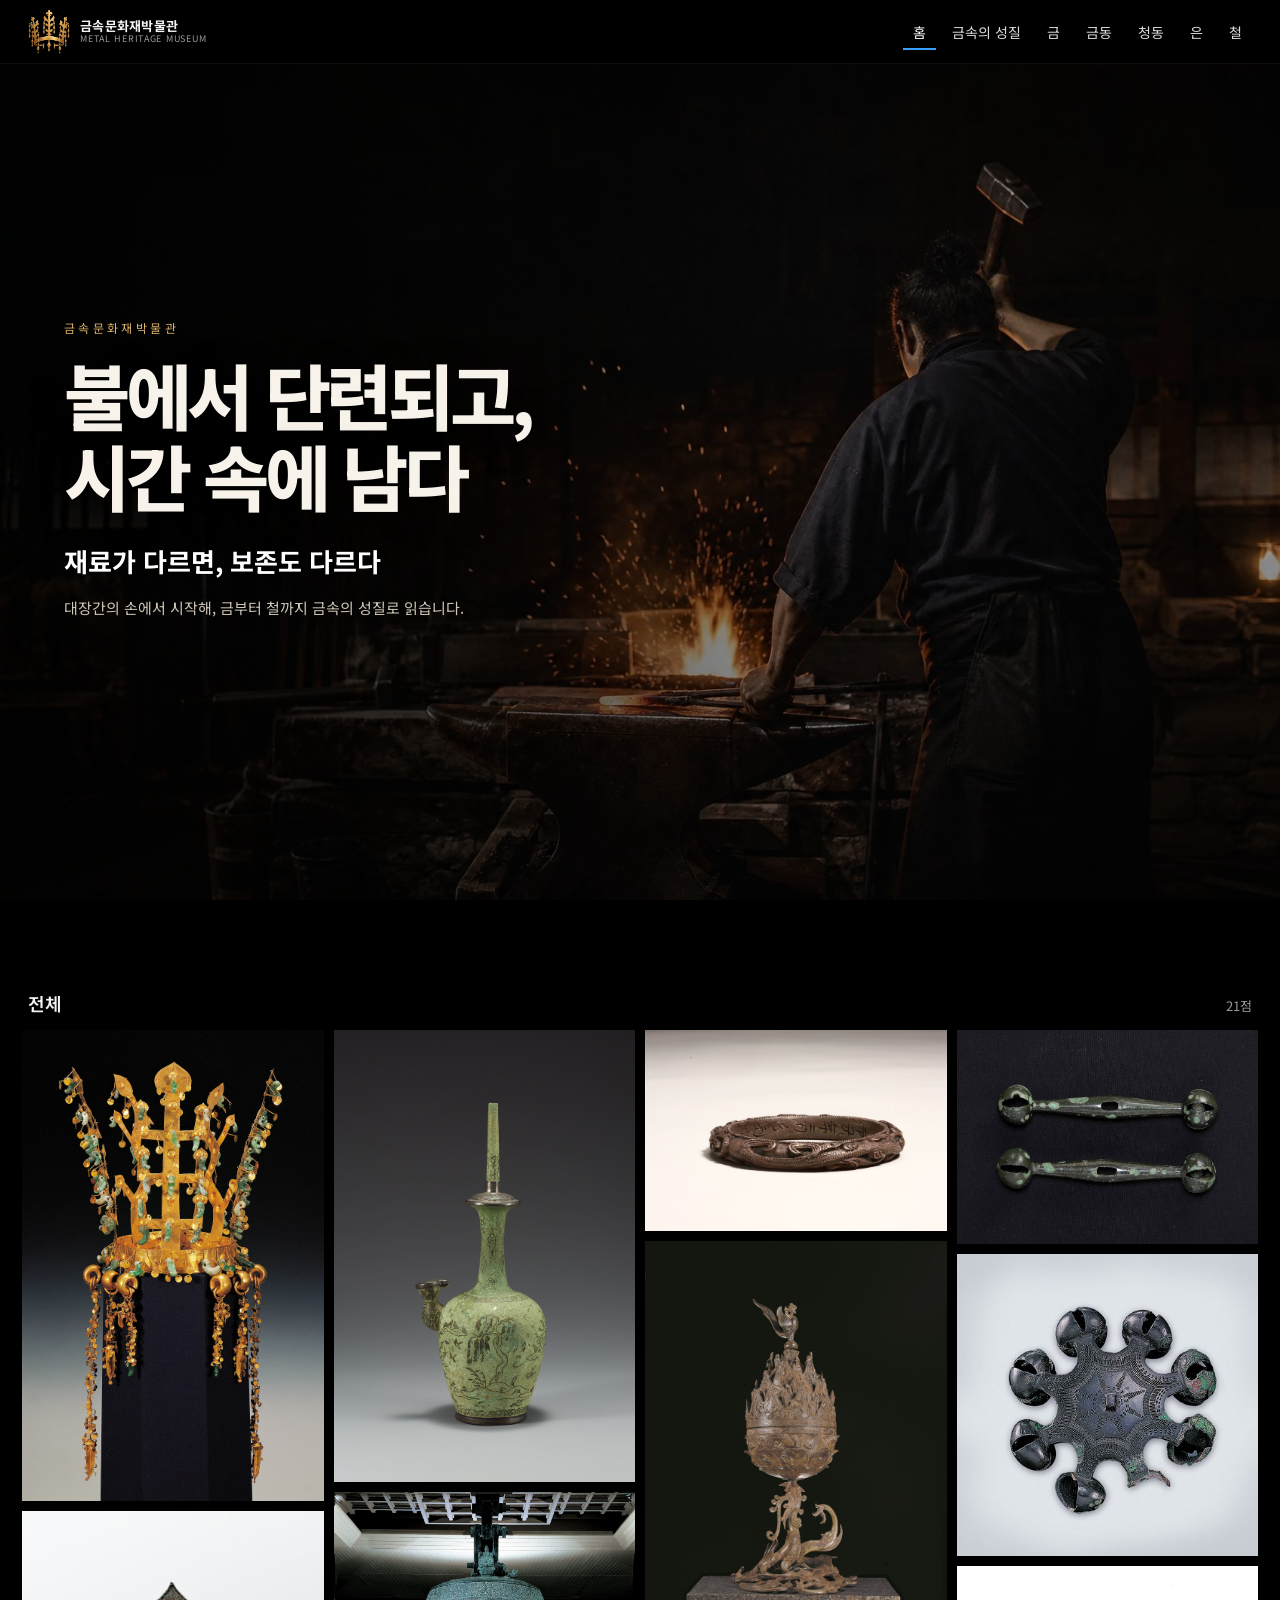
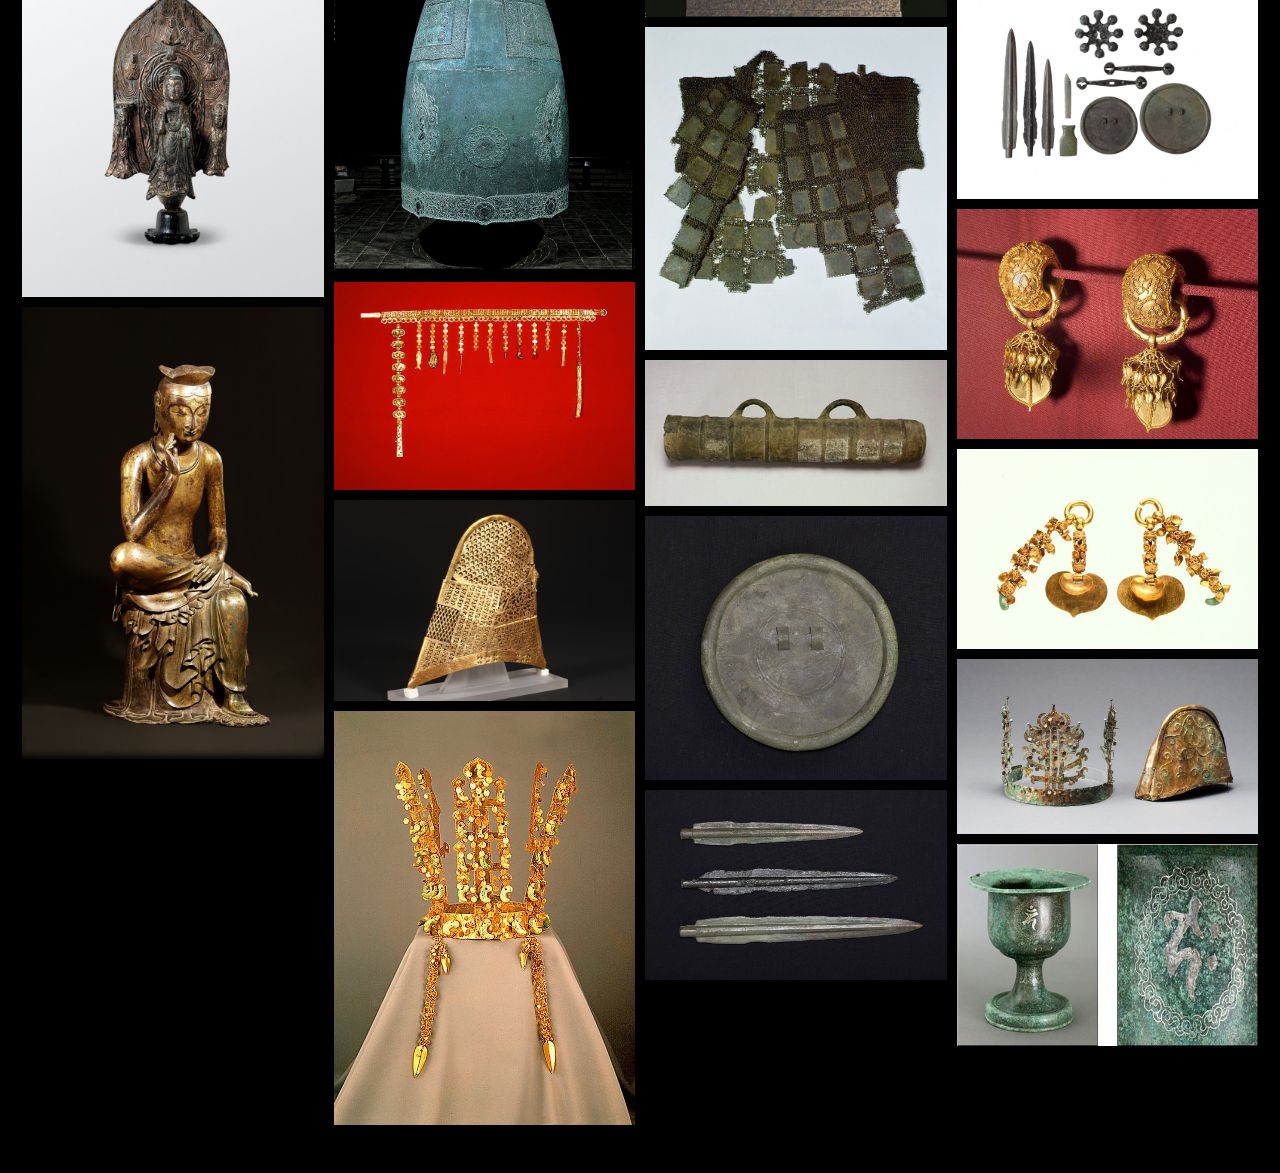
==== commit 5c0ef71d: "Simplify the home hero to copy over a forge photograph." ====
--- a/site/index.html
+++ b/site/index.html
@@ -30,40 +30,13 @@
     </header>
 
     <section class="hero" id="home">
-      <div class="hero-forge" aria-hidden="true">
-        <div class="hero-grain"></div>
-        <div class="hero-ember"></div>
-        <div class="hero-hearth"></div>
-        <svg class="hero-anvil" viewBox="0 0 640 280" fill="none">
-          <path d="M92 118h78l18-22h214c28 0 42 10 54 28 8 12 28 18 48 18h44v28h-36c-14 0-24 6-32 16l-22 28H214l-28-28H92v-68Z" fill="#12110f" stroke="#3a342c" stroke-width="2"/>
-          <path d="M214 194h252l18 36H198l16-36Z" fill="#0c0b0a" stroke="#2c2924" stroke-width="2"/>
-          <path d="M248 230h188v22H248z" fill="#151310"/>
-          <path d="M168 96h236c8 0 14 4 18 12H154c6-8 10-12 14-12Z" fill="#2a261f"/>
-          <path d="M186 102h198" stroke="#d9a15a" stroke-width="1.2" opacity="0.55"/>
-        </svg>
-        <span class="spark s1"></span>
-        <span class="spark s2"></span>
-        <span class="spark s3"></span>
-        <span class="spark s4"></span>
-        <span class="spark s5"></span>
-        <span class="spark s6"></span>
-      </div>
+      <img class="hero-photo" src="./images/forge-hero.jpg" alt="" />
+      <div class="hero-shade"></div>
       <div class="hero-inner">
         <p class="kicker">금속문화재박물관</p>
         <h1>불에서 단련되고,<br />시간 속에 남다</h1>
         <p class="lede">재료가 다르면, 보존도 다르다</p>
         <p class="sub">대장간의 손에서 시작해, 금부터 철까지 금속의 성질로 읽습니다.</p>
-        <div class="hero-actions">
-          <a class="hero-cta" href="#gallery">소장품 보기</a>
-          <a class="hero-cta is-ghost" href="./properties.html">금속의 성질</a>
-        </div>
-        <div class="hero-metals">
-          <button type="button" data-metal="gold"><b>금</b><small>Au</small></button>
-          <button type="button" data-metal="gilt"><b>금동</b><small>Cu · Au</small></button>
-          <button type="button" data-metal="bronze"><b>청동</b><small>Cu</small></button>
-          <button type="button" data-metal="silver"><b>은</b><small>Ag</small></button>
-          <button type="button" data-metal="iron"><b>철</b><small>Fe</small></button>
-        </div>
       </div>
     </section>
 
--- a/site/css/styles.css
+++ b/site/css/styles.css
@@ -4,6 +4,7 @@
   --line: #1c1c1c;
   --text: #f4f4f4;
   --muted: #9a9a9a;
+  --blue: #3aa0ff;
   --ember: #ff6a21;
   --nav-h: 64px;
   --preview: 400px;
@@ -82,86 +83,33 @@
   height: 100vh;
   min-height: 100vh;
   overflow: hidden;
-  display: grid;
-  place-items: center;
-  padding: calc(var(--nav-h) + 12px) 28px 28px;
+  display: flex;
+  align-items: center;
+  padding: calc(var(--nav-h) + 24px) 64px 48px;
   background: #070605;
 }
 .hero.is-away { display: none; }
-.hero-forge {
+.hero-photo {
   position: absolute;
   inset: 0;
-  pointer-events: none;
-}
-.hero-grain {
+  width: 100%;
+  height: 100%;
+  max-width: none;
+  object-fit: cover;
+  object-position: 62% center;
+}
+.hero-shade {
   position: absolute;
   inset: 0;
-  opacity: 0.22;
   background:
-    repeating-linear-gradient(90deg, rgba(255, 255, 255, 0.03) 0 1px, transparent 1px 3px),
-    repeating-linear-gradient(0deg, rgba(0, 0, 0, 0.18) 0 2px, transparent 2px 6px);
-  mix-blend-mode: overlay;
-}
-.hero-ember {
-  position: absolute;
-  inset: auto 0 0;
-  height: 62%;
-  background:
-    radial-gradient(ellipse 70% 80% at 50% 100%, rgba(255, 106, 33, 0.42), rgba(140, 28, 0, 0.16) 38%, transparent 70%),
-    radial-gradient(ellipse 28% 36% at 38% 92%, rgba(255, 196, 92, 0.28), transparent 70%),
-    radial-gradient(ellipse 24% 32% at 64% 94%, rgba(255, 120, 40, 0.22), transparent 70%);
-}
-.hero-hearth {
-  position: absolute;
-  left: 10%;
-  right: 10%;
-  bottom: 7%;
-  height: 10px;
-  border-radius: 999px;
-  background: linear-gradient(90deg, transparent, rgba(255, 170, 70, 0.55), #ff8a2a, rgba(255, 170, 70, 0.55), transparent);
-  filter: blur(6px);
-  animation: hearth 3.4s ease-in-out infinite;
-}
-.hero-anvil {
-  position: absolute;
-  left: 50%;
-  bottom: 6%;
-  width: min(560px, 72vw);
-  transform: translateX(-50%);
-  opacity: 0.92;
-  filter: drop-shadow(0 18px 30px rgba(0, 0, 0, 0.55));
-}
-.spark {
-  position: absolute;
-  bottom: 14%;
-  width: 5px;
-  height: 5px;
-  border-radius: 50%;
-  background: #ffd39a;
-  box-shadow: 0 0 10px 3px rgba(255, 130, 40, 0.85);
-  animation: spark 2.8s ease-in infinite;
-}
-.spark.s1 { left: 46%; animation-delay: 0s; }
-.spark.s2 { left: 51%; animation-delay: 0.5s; width: 3px; height: 3px; }
-.spark.s3 { left: 42%; animation-delay: 1.1s; }
-.spark.s4 { left: 57%; animation-delay: 1.6s; width: 4px; height: 4px; }
-.spark.s5 { left: 49%; animation-delay: 2s; }
-.spark.s6 { left: 54%; animation-delay: 2.4s; width: 3px; height: 3px; }
-@keyframes hearth {
-  0%, 100% { opacity: 0.55; transform: scaleX(0.96); }
-  50% { opacity: 1; transform: scaleX(1); }
-}
-@keyframes spark {
-  0% { transform: translateY(0) scale(1); opacity: 0; }
-  18% { opacity: 1; }
-  100% { transform: translateY(-220px) translateX(18px) scale(0.3); opacity: 0; }
+    linear-gradient(90deg, rgba(0, 0, 0, 0.78) 0%, rgba(0, 0, 0, 0.5) 38%, rgba(0, 0, 0, 0.12) 68%, rgba(0, 0, 0, 0.28) 100%),
+    linear-gradient(180deg, rgba(0, 0, 0, 0.42) 0%, transparent 28%, rgba(0, 0, 0, 0.38) 100%);
 }
 .hero-inner {
   position: relative;
   z-index: 2;
-  width: min(920px, 100%);
-  text-align: center;
-  padding-bottom: 7vh;
+  width: min(640px, 100%);
+  text-align: left;
 }
 .hero-inner .kicker {
   margin: 0 0 18px;
@@ -171,7 +119,7 @@
 }
 .hero-inner h1 {
   margin: 0;
-  font-size: clamp(36px, 6.4vw, 76px);
+  font-size: clamp(36px, 6vw, 72px);
   font-weight: 800;
   letter-spacing: -0.06em;
   line-height: 1.12;
@@ -186,64 +134,11 @@
   max-width: none;
 }
 .hero-inner .sub {
-  margin: 12px auto 0;
+  margin: 12px 0 0;
   max-width: 28rem;
-  color: #b8b0a4;
+  color: #cfc6b8;
   font-size: 15px;
   line-height: 1.7;
-}
-.hero-actions {
-  display: flex;
-  justify-content: center;
-  gap: 10px;
-  margin-top: 28px;
-  flex-wrap: wrap;
-}
-.hero-cta {
-  padding: 11px 18px;
-  border: 1px solid var(--ember);
-  background: rgba(255, 106, 33, 0.12);
-  color: #fff;
-  font-size: 14px;
-}
-.hero-cta:hover { background: rgba(255, 106, 33, 0.22); }
-.hero-cta.is-ghost {
-  border-color: rgba(255, 255, 255, 0.18);
-  background: transparent;
-}
-.hero-cta.is-ghost:hover { background: rgba(255, 255, 255, 0.06); }
-.hero-metals {
-  display: flex;
-  justify-content: center;
-  gap: 8px;
-  margin-top: 36px;
-  flex-wrap: wrap;
-}
-.hero-metals button {
-  min-width: 88px;
-  padding: 10px 14px;
-  border: 1px solid rgba(218, 176, 110, 0.22);
-  background: linear-gradient(180deg, rgba(42, 38, 32, 0.9), rgba(16, 14, 12, 0.9));
-  color: #e8dcc8;
-}
-.hero-metals button:hover,
-.hero-metals button.is-on {
-  border-color: rgba(255, 170, 80, 0.7);
-  color: #fff;
-}
-.hero-metals b {
-  display: block;
-  font-size: 14px;
-}
-.hero-metals small {
-  display: block;
-  margin-top: 2px;
-  color: #9a8f80;
-  font-size: 10px;
-  letter-spacing: 0.12em;
-}
-@media (prefers-reduced-motion: reduce) {
-  .hero-hearth, .spark { animation: none; }
 }
 
 .stage {
@@ -456,9 +351,7 @@
   .header { padding: 0 12px; }
   .brand-text small { display: none; }
   .masonry { columns: 2; }
-  .hero { padding: calc(var(--nav-h) + 16px) 16px 24px; }
-  .hero-inner { padding-bottom: 12vh; }
-  .hero-anvil { width: min(420px, 88vw); bottom: 4%; }
+  .hero { padding: calc(var(--nav-h) + 16px) 20px 28px; }
   .detail {
     grid-template-columns: 1fr;
     gap: 20px;
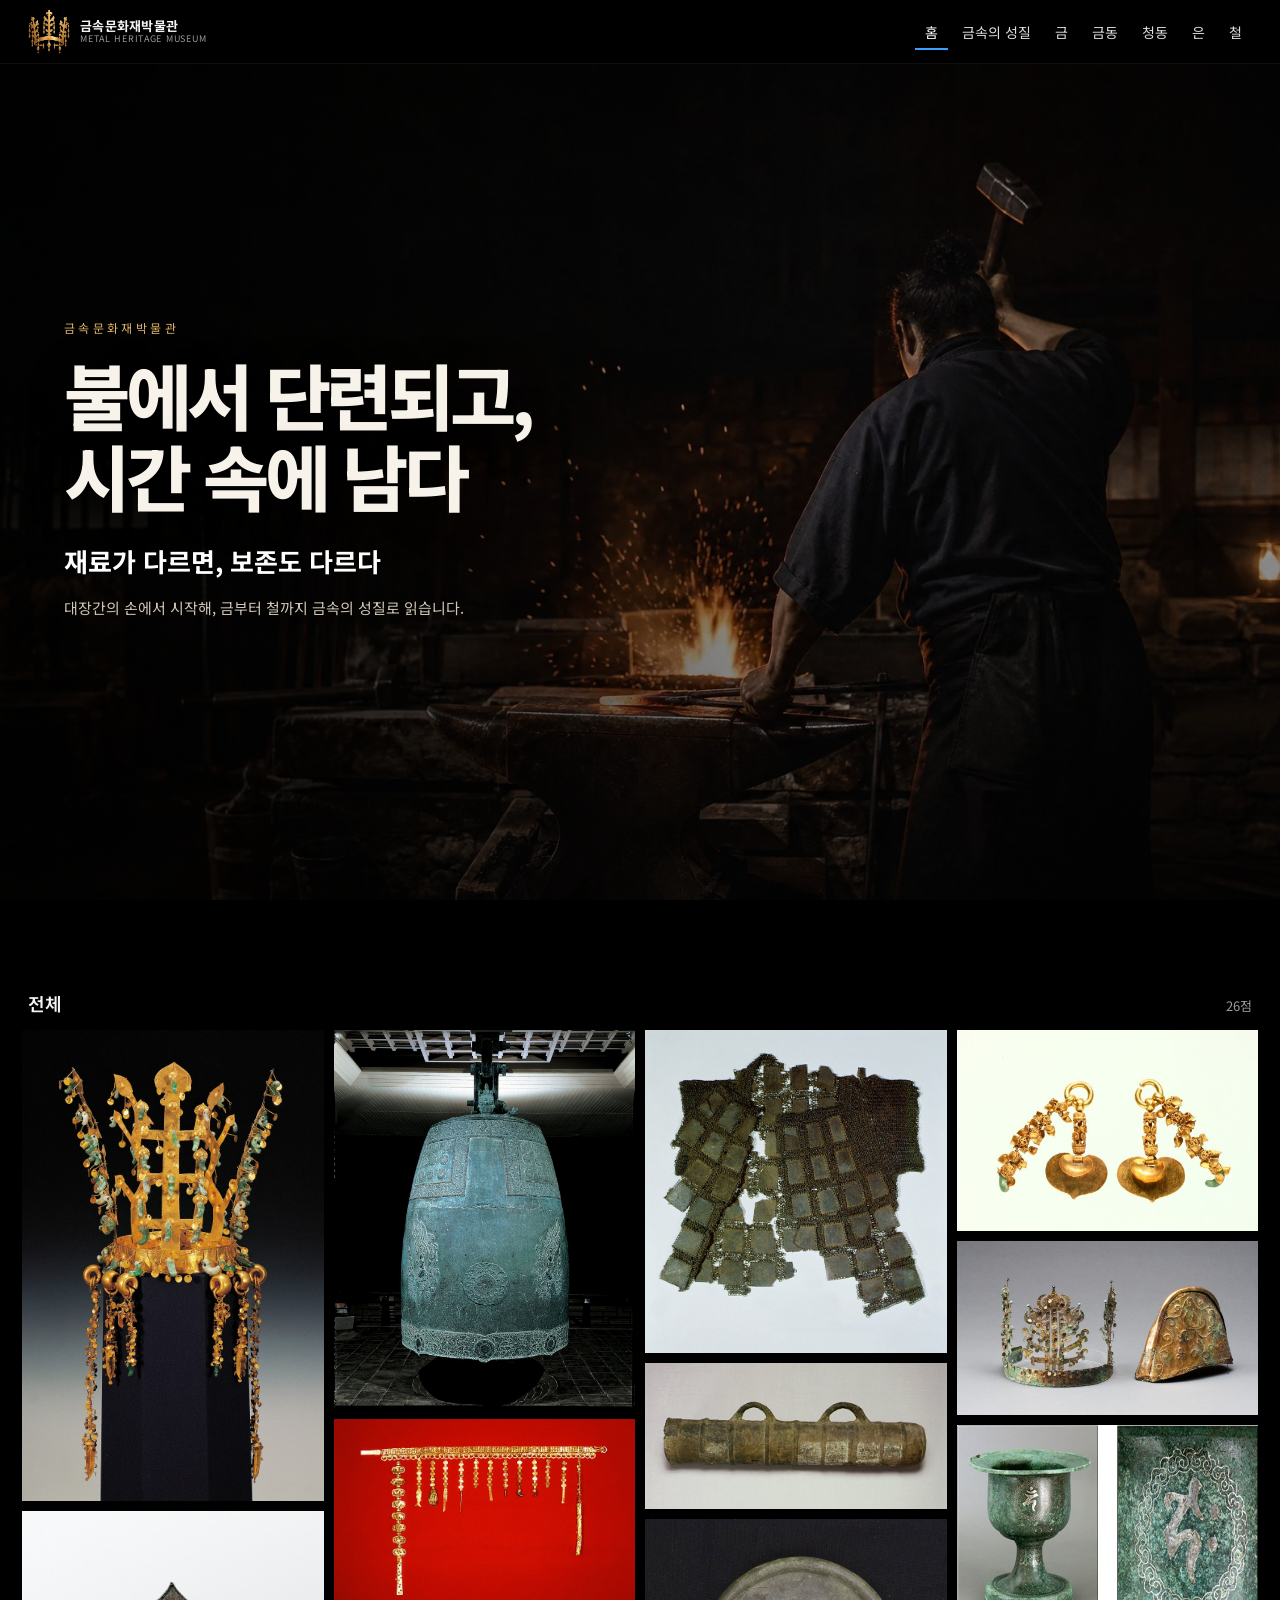
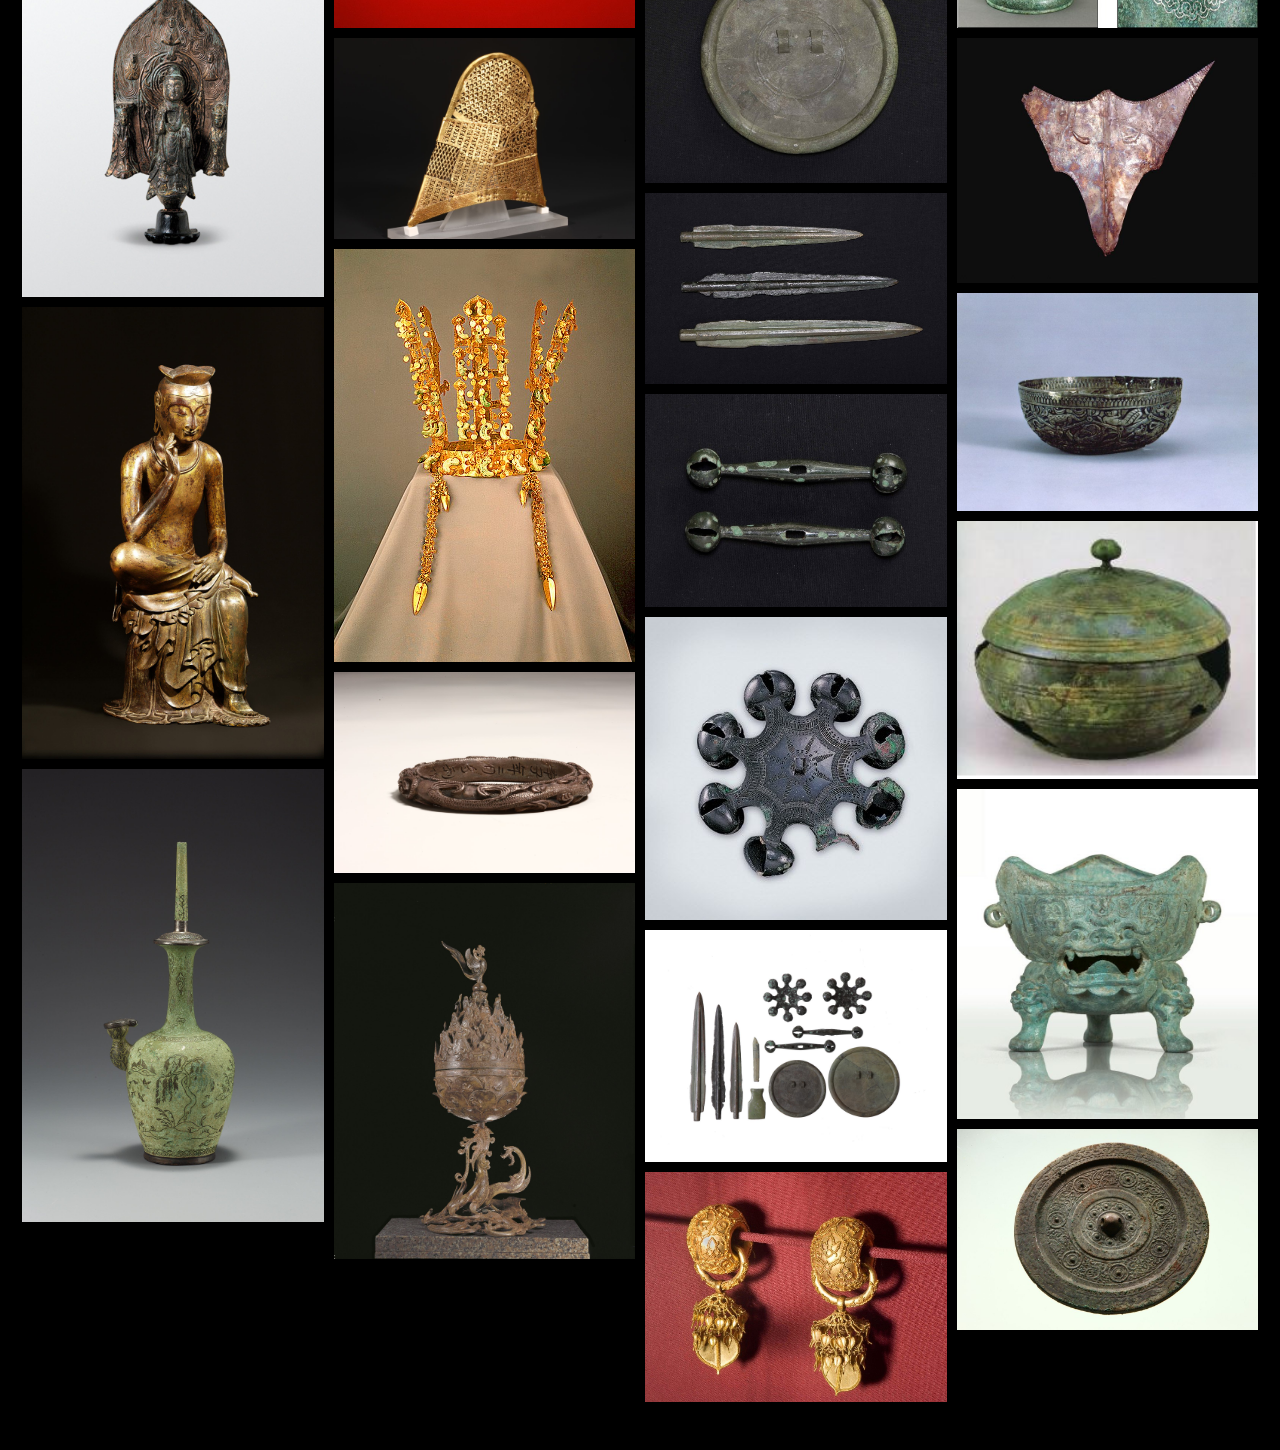
==== commit 17d0ced7: "Add a mobile menu, home-screen icons, and five silver and bronze artifacts." ====
--- a/site/index.html
+++ b/site/index.html
@@ -2,7 +2,16 @@
 <html lang="ko">
   <head>
     <meta charset="utf-8" />
-    <meta name="viewport" content="width=device-width, initial-scale=1" />
+    <meta name="viewport" content="width=device-width, initial-scale=1, viewport-fit=cover" />
+    <meta name="theme-color" content="#000000" />
+    <meta name="apple-mobile-web-app-capable" content="yes" />
+    <meta name="apple-mobile-web-app-status-bar-style" content="black-translucent" />
+    <meta name="apple-mobile-web-app-title" content="금속문화재" />
+    <meta name="application-name" content="금속문화재" />
+    <link rel="manifest" href="./manifest.webmanifest" />
+    <link rel="icon" type="image/png" sizes="32x32" href="./images/favicon-32.png" />
+    <link rel="icon" type="image/png" sizes="192x192" href="./images/icon-192.png" />
+    <link rel="apple-touch-icon" href="./images/apple-touch-icon.png" />
     <title>금속문화재박물관</title>
     <link rel="preconnect" href="https://fonts.googleapis.com" />
     <link rel="preconnect" href="https://fonts.gstatic.com" crossorigin />
@@ -18,7 +27,7 @@
           <small>METAL HERITAGE MUSEUM</small>
         </span>
       </a>
-      <nav class="nav">
+      <nav class="nav" id="site-nav">
         <button data-metal="" class="is-on">홈</button>
         <a href="./properties.html">금속의 성질</a>
         <button data-metal="gold">금</button>
@@ -27,6 +36,9 @@
         <button data-metal="silver">은</button>
         <button data-metal="iron">철</button>
       </nav>
+      <button class="menu-btn" type="button" data-menu aria-controls="site-nav" aria-expanded="false" aria-label="메뉴 열기">
+        <span></span><span></span><span></span>
+      </button>
     </header>
 
     <section class="hero" id="home">
@@ -51,6 +63,7 @@
     </section>
 
     <script src="./js/data.js"></script>
+    <script src="./js/nav.js"></script>
     <script src="./js/app.js"></script>
   </body>
 </html>
--- a/site/css/styles.css
+++ b/site/css/styles.css
@@ -7,15 +7,24 @@
   --blue: #3aa0ff;
   --ember: #ff6a21;
   --nav-h: 64px;
+  --header-h: calc(var(--nav-h) + env(safe-area-inset-top, 0px));
   --preview: 400px;
 }
 
 * { box-sizing: border-box; }
 html, body { margin: 0; background: var(--bg); color: var(--text); }
+html {
+  overflow-x: clip;
+  -webkit-text-size-adjust: 100%;
+  text-size-adjust: 100%;
+}
 body {
   font-family: "Pretendard", "Noto Sans KR", "Apple SD Gothic Neo", sans-serif;
-  min-height: 100vh;
-}
+  min-height: 100dvh;
+  max-width: 100%;
+  overflow-x: hidden;
+}
+body.menu-open { overflow: hidden; }
 
 a { color: inherit; text-decoration: none; }
 button { font: inherit; color: inherit; background: none; border: 0; cursor: pointer; }
@@ -25,20 +34,24 @@
   position: fixed;
   inset: 0 0 auto;
   z-index: 40;
-  height: var(--nav-h);
+  height: var(--header-h);
   display: flex;
   align-items: center;
   justify-content: space-between;
-  gap: 1rem;
-  padding: 0 28px;
-  background: rgba(0, 0, 0, 0.88);
+  flex-wrap: nowrap;
+  overflow: visible;
+  width: 100%;
+  gap: 12px;
+  padding: env(safe-area-inset-top, 0px) 28px 0;
+  background: rgba(0, 0, 0, 0.92);
   border-bottom: 1px solid rgba(255, 255, 255, 0.06);
 }
 .brand {
   display: flex;
   align-items: center;
   gap: 10px;
-  min-width: 220px;
+  min-width: 0;
+  flex: none;
 }
 .mark {
   width: auto;
@@ -50,42 +63,72 @@
   display: flex;
   flex-direction: column;
   line-height: 1.2;
+  min-width: 0;
 }
 .brand-text b {
   font-size: 13px;
   font-weight: 700;
   letter-spacing: 0.02em;
+  white-space: nowrap;
 }
 .brand-text small {
   color: var(--muted);
   font-size: 9px;
   letter-spacing: 0.08em;
+  white-space: nowrap;
 }
 .nav {
   display: flex;
   align-items: center;
-  gap: 6px;
-  flex-wrap: wrap;
+  gap: 4px;
+  flex-wrap: nowrap;
   justify-content: flex-end;
 }
 .nav a, .nav button {
   padding: 8px 10px;
   font-size: 14px;
   color: #ddd;
+  white-space: nowrap;
 }
 .nav a:hover, .nav button:hover, .nav .is-on {
   color: #fff;
 }
 .nav .is-on { box-shadow: inset 0 -2px 0 var(--blue); }
+.menu-btn {
+  display: none;
+  width: 44px;
+  height: 44px;
+  margin-right: -6px;
+  flex: none;
+  flex-direction: column;
+  align-items: center;
+  justify-content: center;
+  gap: 5px;
+  -webkit-tap-highlight-color: transparent;
+}
+.menu-btn span {
+  display: block;
+  width: 18px;
+  height: 1.5px;
+  background: #f4f4f4;
+  transition: transform 0.2s ease, opacity 0.2s ease;
+}
+.header.is-open .menu-btn span:nth-child(1) {
+  transform: translateY(6.5px) rotate(45deg);
+}
+.header.is-open .menu-btn span:nth-child(2) { opacity: 0; }
+.header.is-open .menu-btn span:nth-child(3) {
+  transform: translateY(-6.5px) rotate(-45deg);
+}
 
 .hero {
   position: relative;
-  height: 100vh;
-  min-height: 100vh;
+  height: 100dvh;
+  min-height: 100svh;
   overflow: hidden;
   display: flex;
   align-items: center;
-  padding: calc(var(--nav-h) + 24px) 64px 48px;
+  padding: calc(var(--header-h) + 24px) 64px 48px;
   background: #070605;
 }
 .hero.is-away { display: none; }
@@ -143,7 +186,7 @@
 
 .stage {
   min-height: 100vh;
-  padding-top: var(--nav-h);
+  padding-top: var(--header-h);
   scroll-margin-top: 0;
 }
 .gallery-wrap {
@@ -186,7 +229,7 @@
 .detail {
   width: min(1180px, 92vw);
   margin: 0 auto;
-  padding: calc(var(--nav-h) + 36px) 0 72px;
+  padding: calc(var(--header-h) + 36px) 0 72px;
   display: grid;
   grid-template-columns: minmax(280px, 0.9fr) 1.1fr;
   gap: 40px;
@@ -198,7 +241,7 @@
   object-fit: contain;
   max-height: 78vh;
   position: sticky;
-  top: calc(var(--nav-h) + 16px);
+  top: calc(var(--header-h) + 16px);
 }
 .detail .metal {
   color: var(--blue);
@@ -264,7 +307,7 @@
 .props {
   width: min(1100px, 92vw);
   margin: 0 auto;
-  padding: calc(var(--nav-h) + 40px) 0 80px;
+  padding: calc(var(--header-h) + 40px) 0 80px;
 }
 .props-hero h1 {
   margin: 8px 0 14px;
@@ -346,20 +389,76 @@
 @media (max-width: 1100px) {
   .masonry { columns: 3; }
   .metal-five { grid-template-columns: 1fr 1fr; }
+  .header {
+    padding: env(safe-area-inset-top, 0px) max(12px, env(safe-area-inset-right, 0px)) 0 max(16px, env(safe-area-inset-left, 0px));
+  }
+  .brand { flex: 1; min-width: 0; }
+  .brand-text small { display: none; }
+  .mark { height: 38px; }
+  .menu-btn { display: flex; }
+  .nav {
+    display: none;
+    position: absolute;
+    top: 100%;
+    left: 0;
+    right: 0;
+    width: 100%;
+    height: calc(100dvh - var(--header-h));
+    z-index: 41;
+    flex-direction: column;
+    align-items: stretch;
+    justify-content: flex-start;
+    flex-wrap: nowrap;
+    gap: 0;
+    padding: 8px 20px calc(28px + env(safe-area-inset-bottom, 0px));
+    background: #050505;
+    overflow-y: auto;
+    overscroll-behavior: contain;
+  }
+  .header.is-open .nav,
+  .nav.is-open {
+    display: flex;
+  }
+  .nav a, .nav button {
+    width: 100%;
+    min-height: 48px;
+    padding: 14px 4px;
+    font-size: 18px;
+    text-align: left;
+    border-bottom: 1px solid var(--line);
+    box-shadow: none;
+  }
+  .nav .is-on {
+    color: #fff;
+    box-shadow: inset 3px 0 0 var(--blue);
+  }
 }
 @media (max-width: 820px) {
-  .header { padding: 0 12px; }
-  .brand-text small { display: none; }
   .masonry { columns: 2; }
-  .hero { padding: calc(var(--nav-h) + 16px) 20px 28px; }
+  .hero {
+    padding: calc(var(--header-h) + 16px) 20px 28px;
+  }
+  .hero-photo { object-position: 70% center; }
+  .hero-inner .kicker { letter-spacing: 0.18em; }
+  .hero-inner h1 { font-size: clamp(28px, 8.5vw, 44px); }
+  .hero-inner .lede { font-size: clamp(16px, 4.4vw, 22px); }
+  .hero-inner .sub { font-size: 14px; }
   .detail {
     grid-template-columns: 1fr;
     gap: 20px;
+    width: min(1180px, 94vw);
   }
   .detail img.hero-shot {
     position: relative;
     top: 0;
     max-height: 52vh;
   }
+  .props { width: min(1100px, 94vw); padding-left: 0; padding-right: 0; }
   .metal-five, .mech-grid { grid-template-columns: 1fr; }
-}
+  .gallery-wrap { padding: 14px 14px 40px; }
+}
+@media (max-width: 540px) {
+  .masonry { columns: 1; }
+  .brand-text b { font-size: 12px; }
+  .mark { height: 32px; }
+}
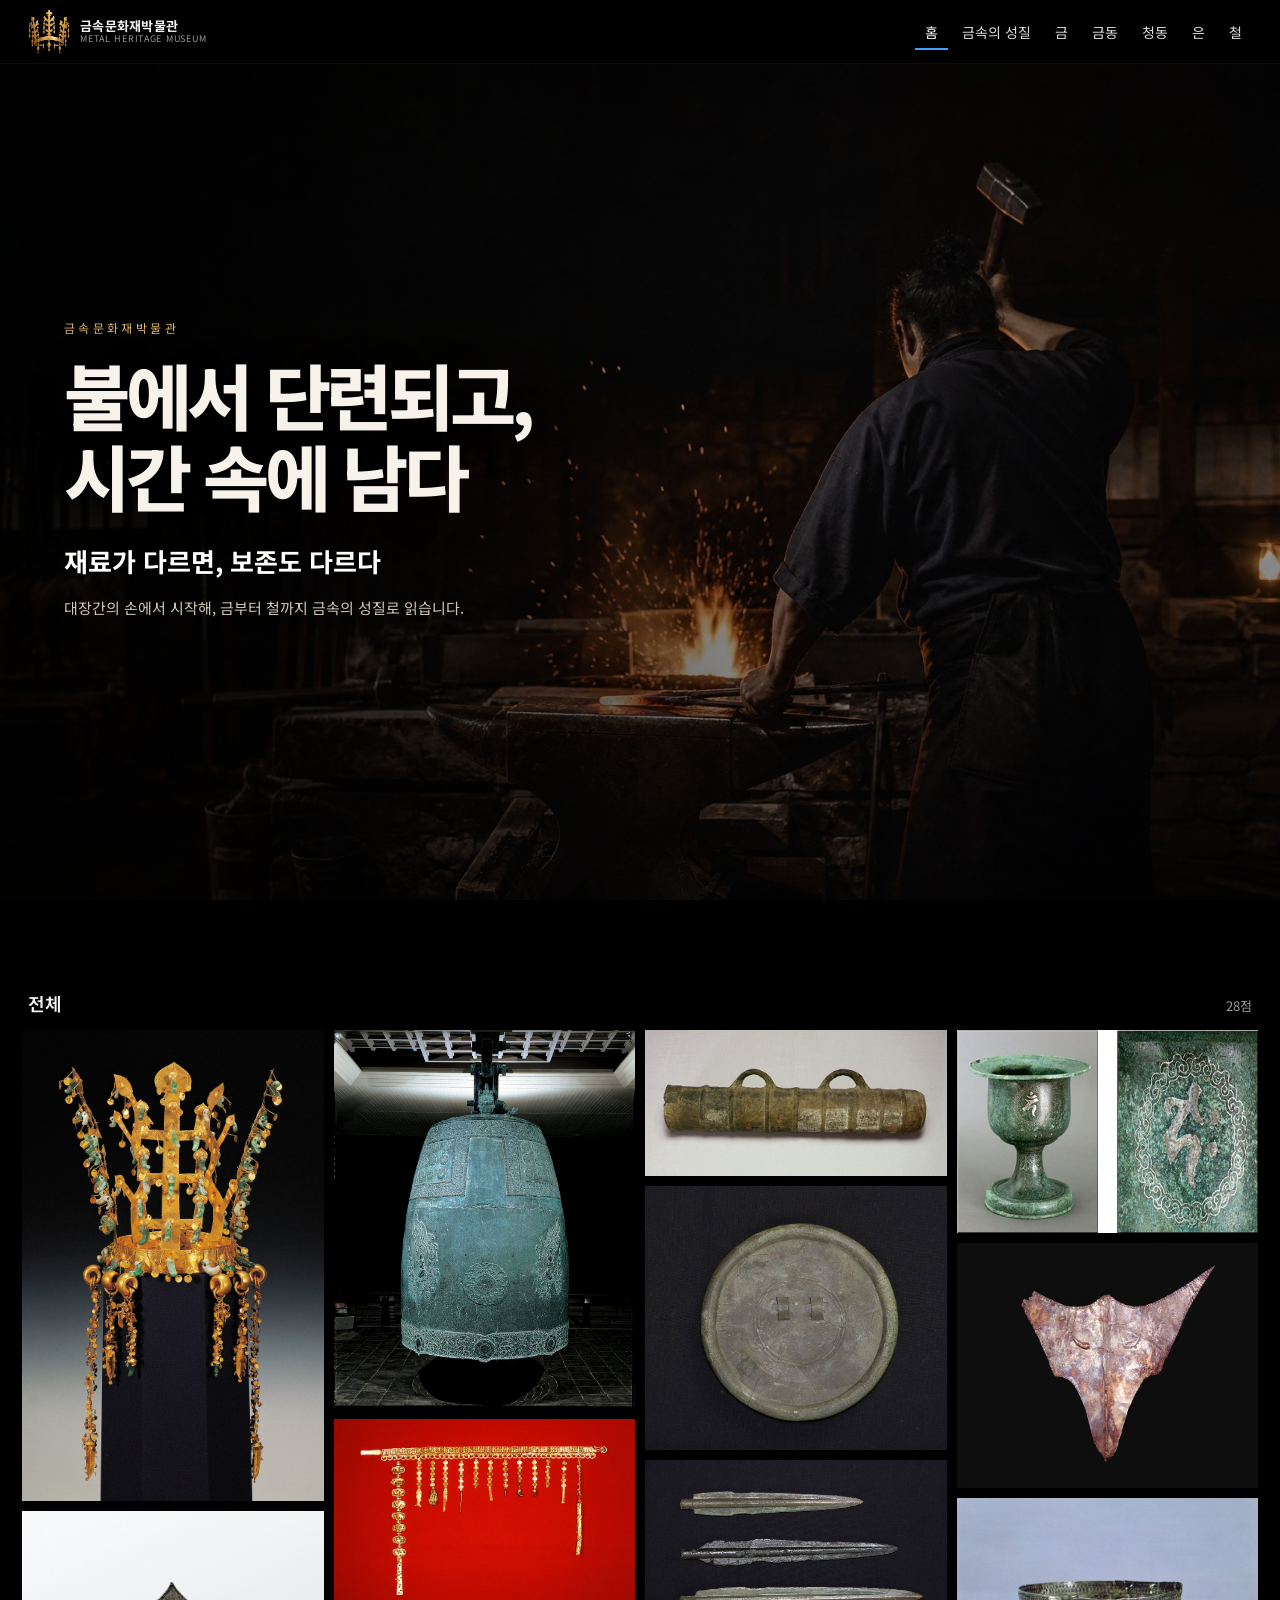
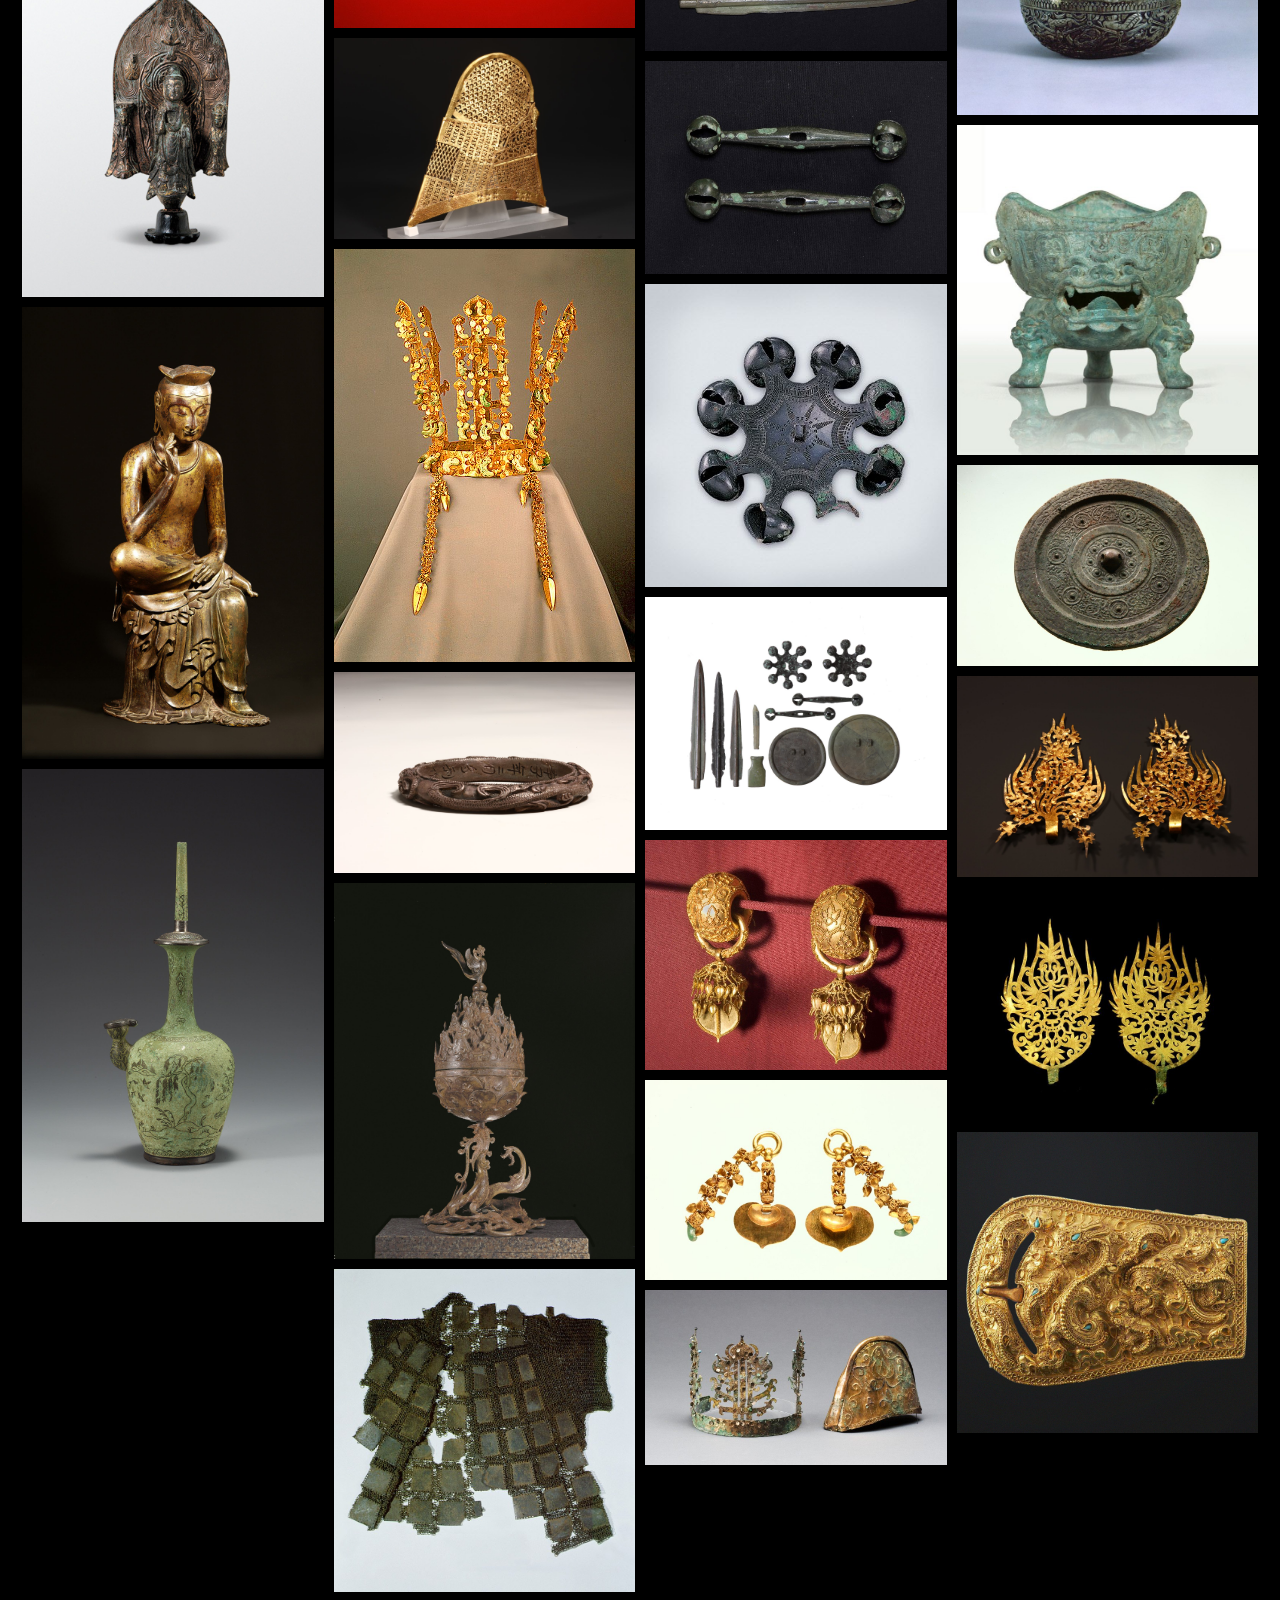
==== commit 4e003e77: "Add three gold ornaments, drop the Hou-chong bowl, and use the full museum name on the home screen." ====
--- a/site/index.html
+++ b/site/index.html
@@ -6,8 +6,8 @@
     <meta name="theme-color" content="#000000" />
     <meta name="apple-mobile-web-app-capable" content="yes" />
     <meta name="apple-mobile-web-app-status-bar-style" content="black-translucent" />
-    <meta name="apple-mobile-web-app-title" content="금속문화재" />
-    <meta name="application-name" content="금속문화재" />
+    <meta name="apple-mobile-web-app-title" content="금속문화재박물관" />
+    <meta name="application-name" content="금속문화재박물관" />
     <link rel="manifest" href="./manifest.webmanifest" />
     <link rel="icon" type="image/png" sizes="32x32" href="./images/favicon-32.png" />
     <link rel="icon" type="image/png" sizes="192x192" href="./images/icon-192.png" />
--- a/site/css/styles.css
+++ b/site/css/styles.css
@@ -216,6 +216,7 @@
   display: block;
   position: relative;
   background: #111;
+  overflow: hidden;
 }
 .tile img {
   width: 100%;
@@ -248,11 +249,21 @@
   font-size: 12px;
   letter-spacing: 0.14em;
 }
+.detail-top {
+  display: flex;
+  align-items: center;
+  justify-content: space-between;
+  gap: 16px;
+}
 .back {
-  display: inline-block;
-  margin: 10px 0 4px;
+  display: inline-flex;
+  align-items: center;
+  margin: 0;
+  padding: 6px 0 6px 12px;
   color: var(--muted);
   font-size: 13px;
+  white-space: nowrap;
+  flex: none;
 }
 .back:hover { color: var(--blue); }
 .detail h1 {
@@ -274,14 +285,18 @@
 }
 .facts div {
   display: grid;
-  grid-template-columns: 72px 1fr;
+  grid-template-columns: 84px 1fr;
   gap: 8px;
   font-size: 13px;
   border-bottom: 1px solid var(--line);
   padding-bottom: 8px;
 }
 .facts dt { color: var(--muted); }
-.block { margin: 16px 0; }
+.block {
+  margin: 22px 0 0;
+  padding-top: 16px;
+  border-top: 1px solid var(--line);
+}
 .block h4 {
   margin: 0 0 8px;
   font-size: 12px;
@@ -434,7 +449,21 @@
   }
 }
 @media (max-width: 820px) {
-  .masonry { columns: 2; }
+  .masonry {
+    columns: 3;
+    column-gap: 6px;
+  }
+  .masonry .tile {
+    margin: 0 0 6px;
+    border-radius: 8px;
+  }
+  .masonry.is-stack {
+    columns: 1;
+  }
+  .masonry.is-stack .tile {
+    margin: 0 0 14px;
+    border-radius: 0;
+  }
   .hero {
     padding: calc(var(--header-h) + 16px) 20px 28px;
   }
@@ -453,12 +482,19 @@
     top: 0;
     max-height: 52vh;
   }
+  .back {
+    min-height: 44px;
+    padding: 10px 0 10px 8px;
+    font-size: 15px;
+  }
   .props { width: min(1100px, 94vw); padding-left: 0; padding-right: 0; }
   .metal-five, .mech-grid { grid-template-columns: 1fr; }
   .gallery-wrap { padding: 14px 14px 40px; }
 }
 @media (max-width: 540px) {
-  .masonry { columns: 1; }
+  .masonry { columns: 3; }
+  .masonry.is-stack { columns: 1; }
+  .gallery-wrap { padding: 12px 8px 36px; }
   .brand-text b { font-size: 12px; }
   .mark { height: 32px; }
 }
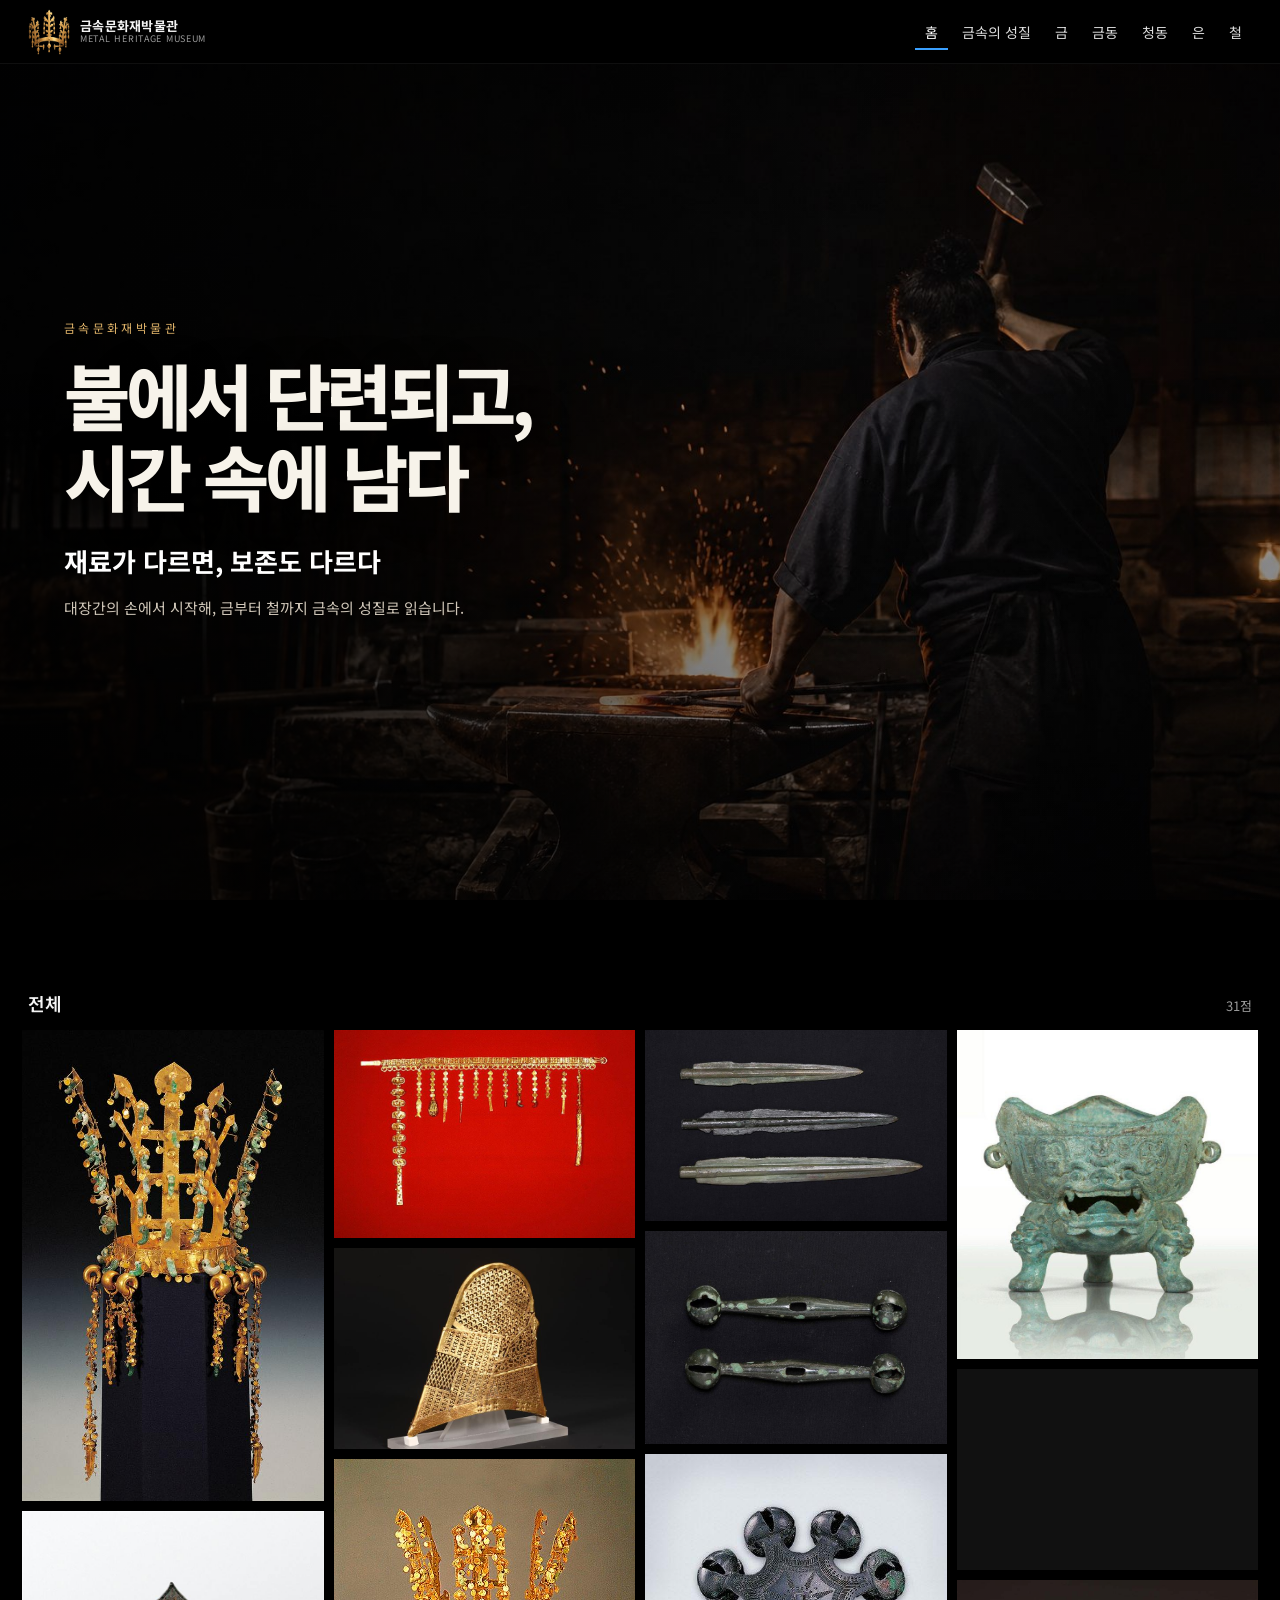
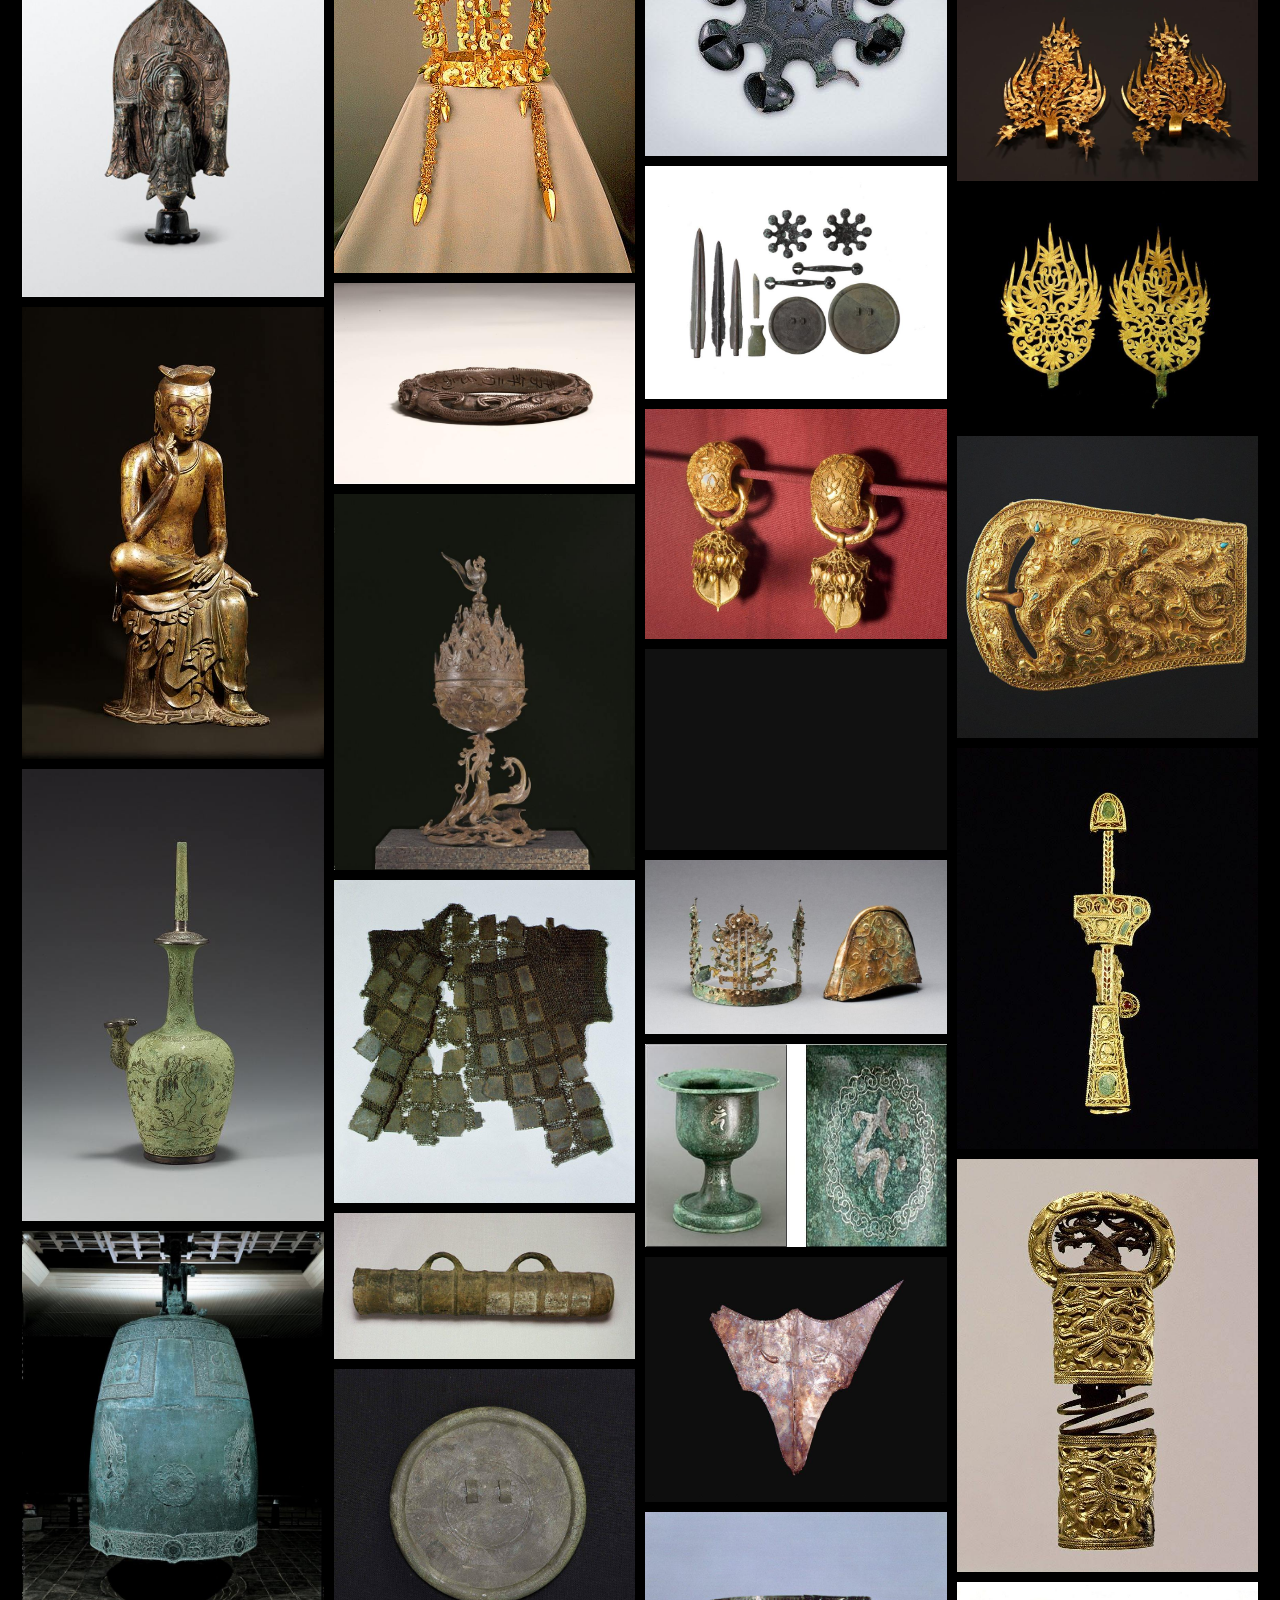
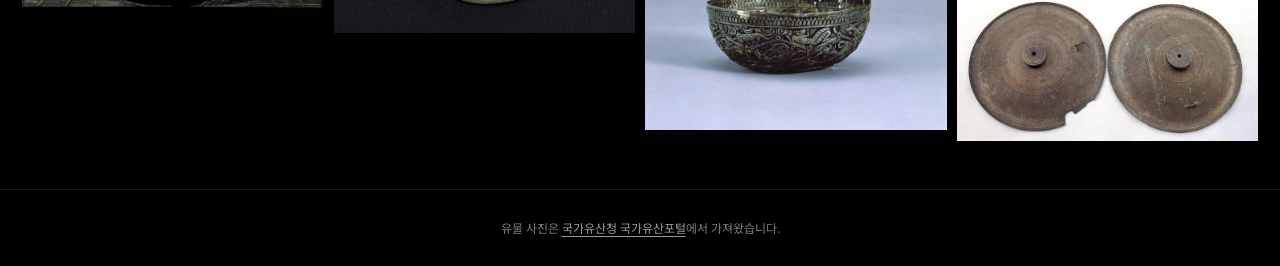
==== commit d1d493d0: "Add gold-iron swords and Taeansa cymbals, credit CHA photos, and speed up the gallery." ====
--- a/site/index.html
+++ b/site/index.html
@@ -15,13 +15,13 @@
     <title>금속문화재박물관</title>
     <link rel="preconnect" href="https://fonts.googleapis.com" />
     <link rel="preconnect" href="https://fonts.gstatic.com" crossorigin />
-    <link href="https://fonts.googleapis.com/css2?family=Noto+Sans+KR:wght@400;500;700;800&display=swap" rel="stylesheet" />
+    <link href="https://fonts.googleapis.com/css2?family=Noto+Sans+KR:wght@400;700;800&display=swap" rel="stylesheet" />
     <link rel="stylesheet" href="./css/styles.css" />
   </head>
   <body>
     <header class="header">
       <a class="brand" href="./index.html">
-        <img class="mark" src="./images/logo.png" alt="금속문화재박물관" />
+        <img class="mark" src="./images/logo-mark.png" alt="금속문화재박물관" />
         <span class="brand-text">
           <b>금속문화재박물관</b>
           <small>METAL HERITAGE MUSEUM</small>
@@ -42,7 +42,7 @@
     </header>
 
     <section class="hero" id="home">
-      <img class="hero-photo" src="./images/forge-hero.jpg" alt="" />
+      <img class="hero-photo" src="./images/forge-hero.jpg" alt="" decoding="async" fetchpriority="high" />
       <div class="hero-shade"></div>
       <div class="hero-inner">
         <p class="kicker">금속문화재박물관</p>
@@ -62,6 +62,10 @@
       </div>
     </section>
 
+    <footer class="site-credit">
+      유물 사진은 <a href="https://www.heritage.go.kr/" target="_blank" rel="noopener noreferrer">국가유산청 국가유산포털</a>에서 가져왔습니다.
+    </footer>
+
     <script src="./js/data.js"></script>
     <script src="./js/nav.js"></script>
     <script src="./js/app.js"></script>
--- a/site/css/styles.css
+++ b/site/css/styles.css
@@ -318,6 +318,21 @@
   font-size: 12px;
   line-height: 1.65;
 }
+.site-credit {
+  margin: 0;
+  padding: 28px 22px calc(28px + env(safe-area-inset-bottom, 0px));
+  border-top: 1px solid var(--line);
+  color: #7a7a7a;
+  font-size: 12px;
+  line-height: 1.65;
+  text-align: center;
+}
+.site-credit a {
+  color: #9a9a9a;
+  text-decoration: underline;
+  text-underline-offset: 3px;
+}
+.site-credit a:hover { color: var(--blue); }
 
 .props {
   width: min(1100px, 92vw);
@@ -490,6 +505,7 @@
   .props { width: min(1100px, 94vw); padding-left: 0; padding-right: 0; }
   .metal-five, .mech-grid { grid-template-columns: 1fr; }
   .gallery-wrap { padding: 14px 14px 40px; }
+  .site-credit { padding-left: 14px; padding-right: 14px; }
 }
 @media (max-width: 540px) {
   .masonry { columns: 3; }
